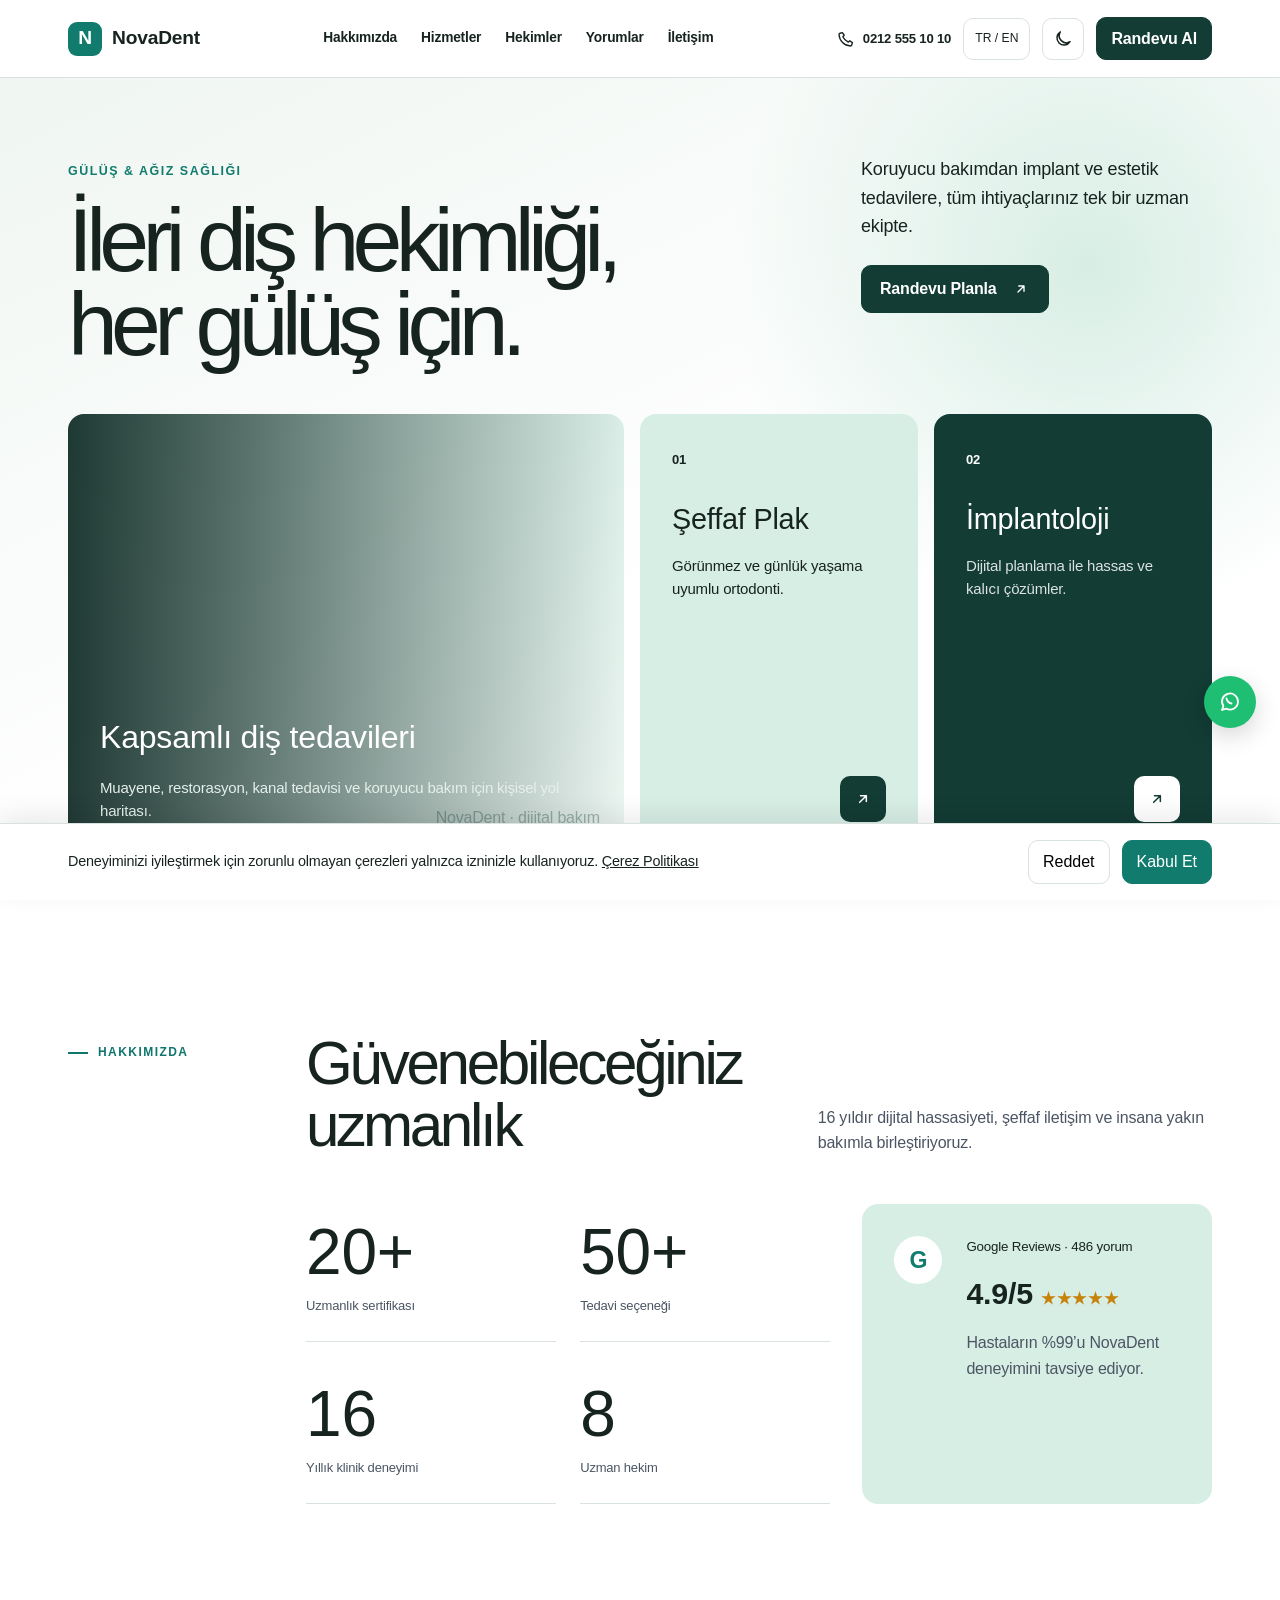
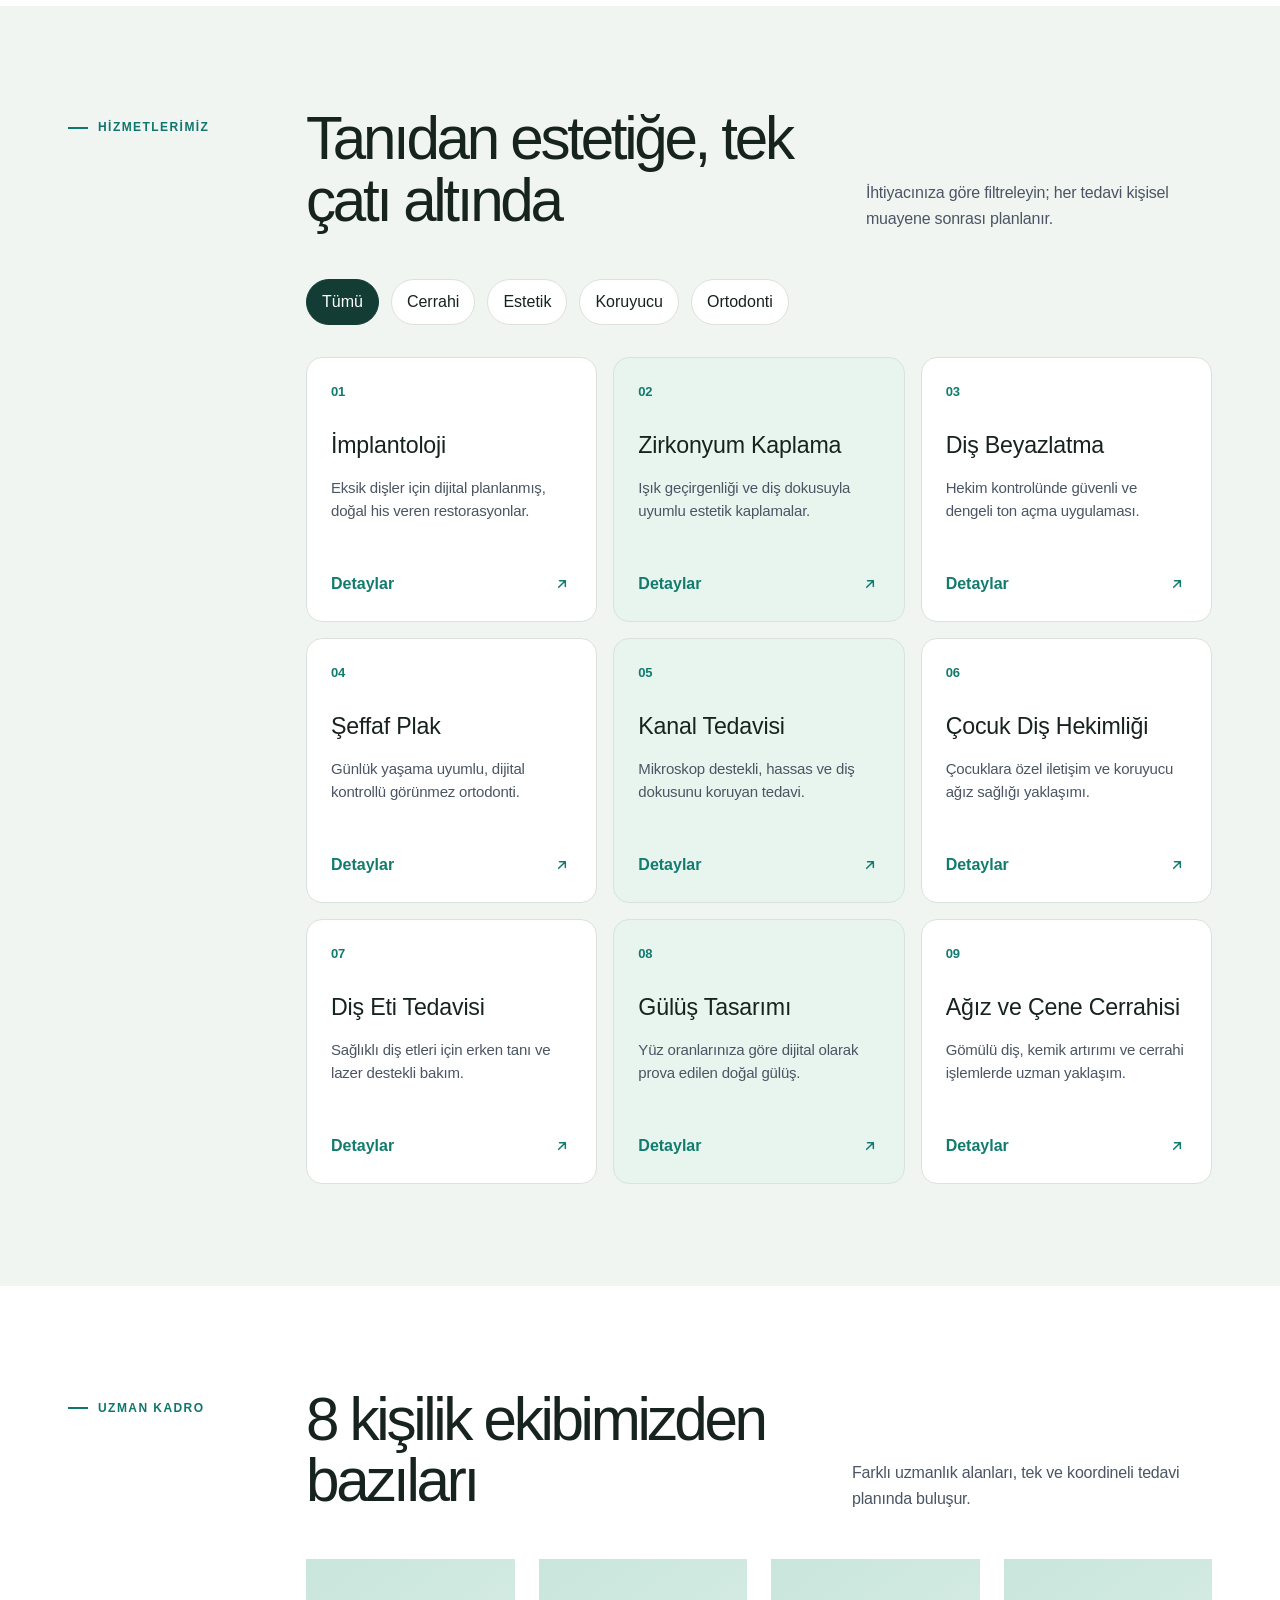
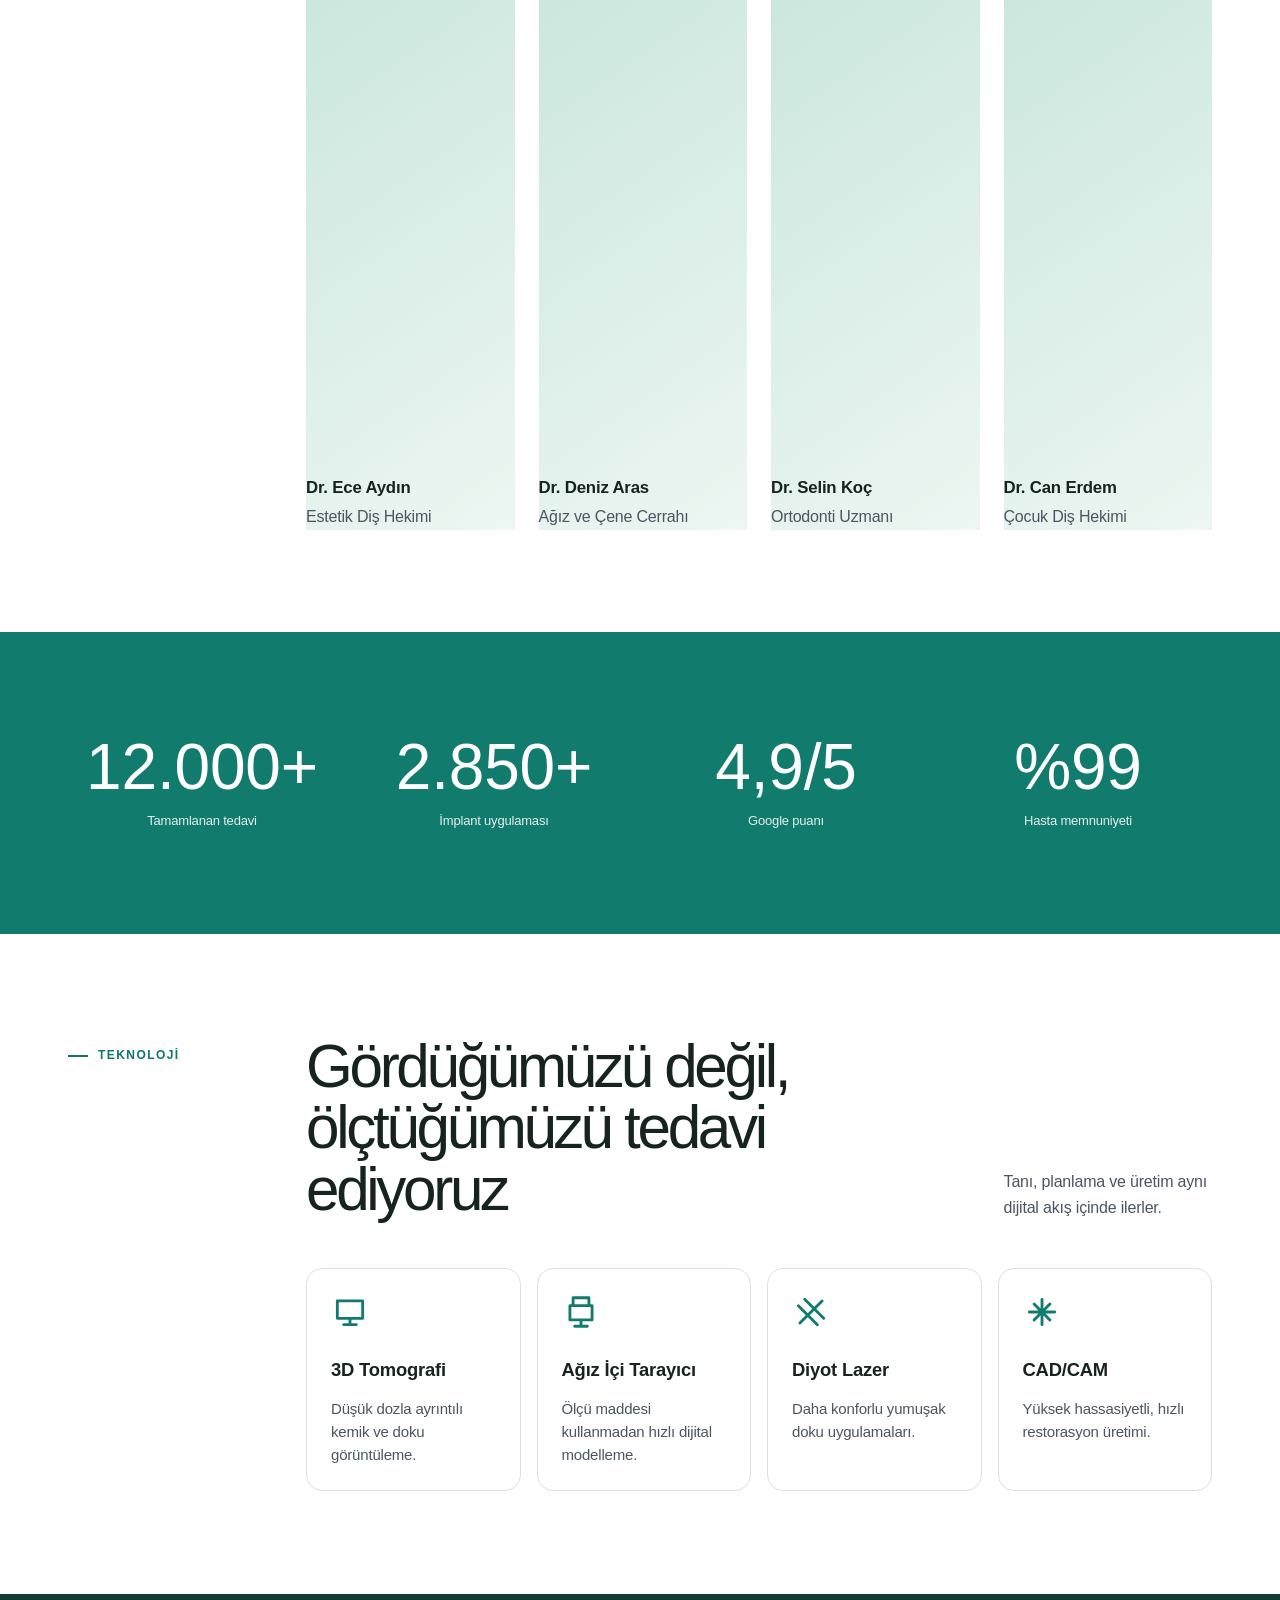
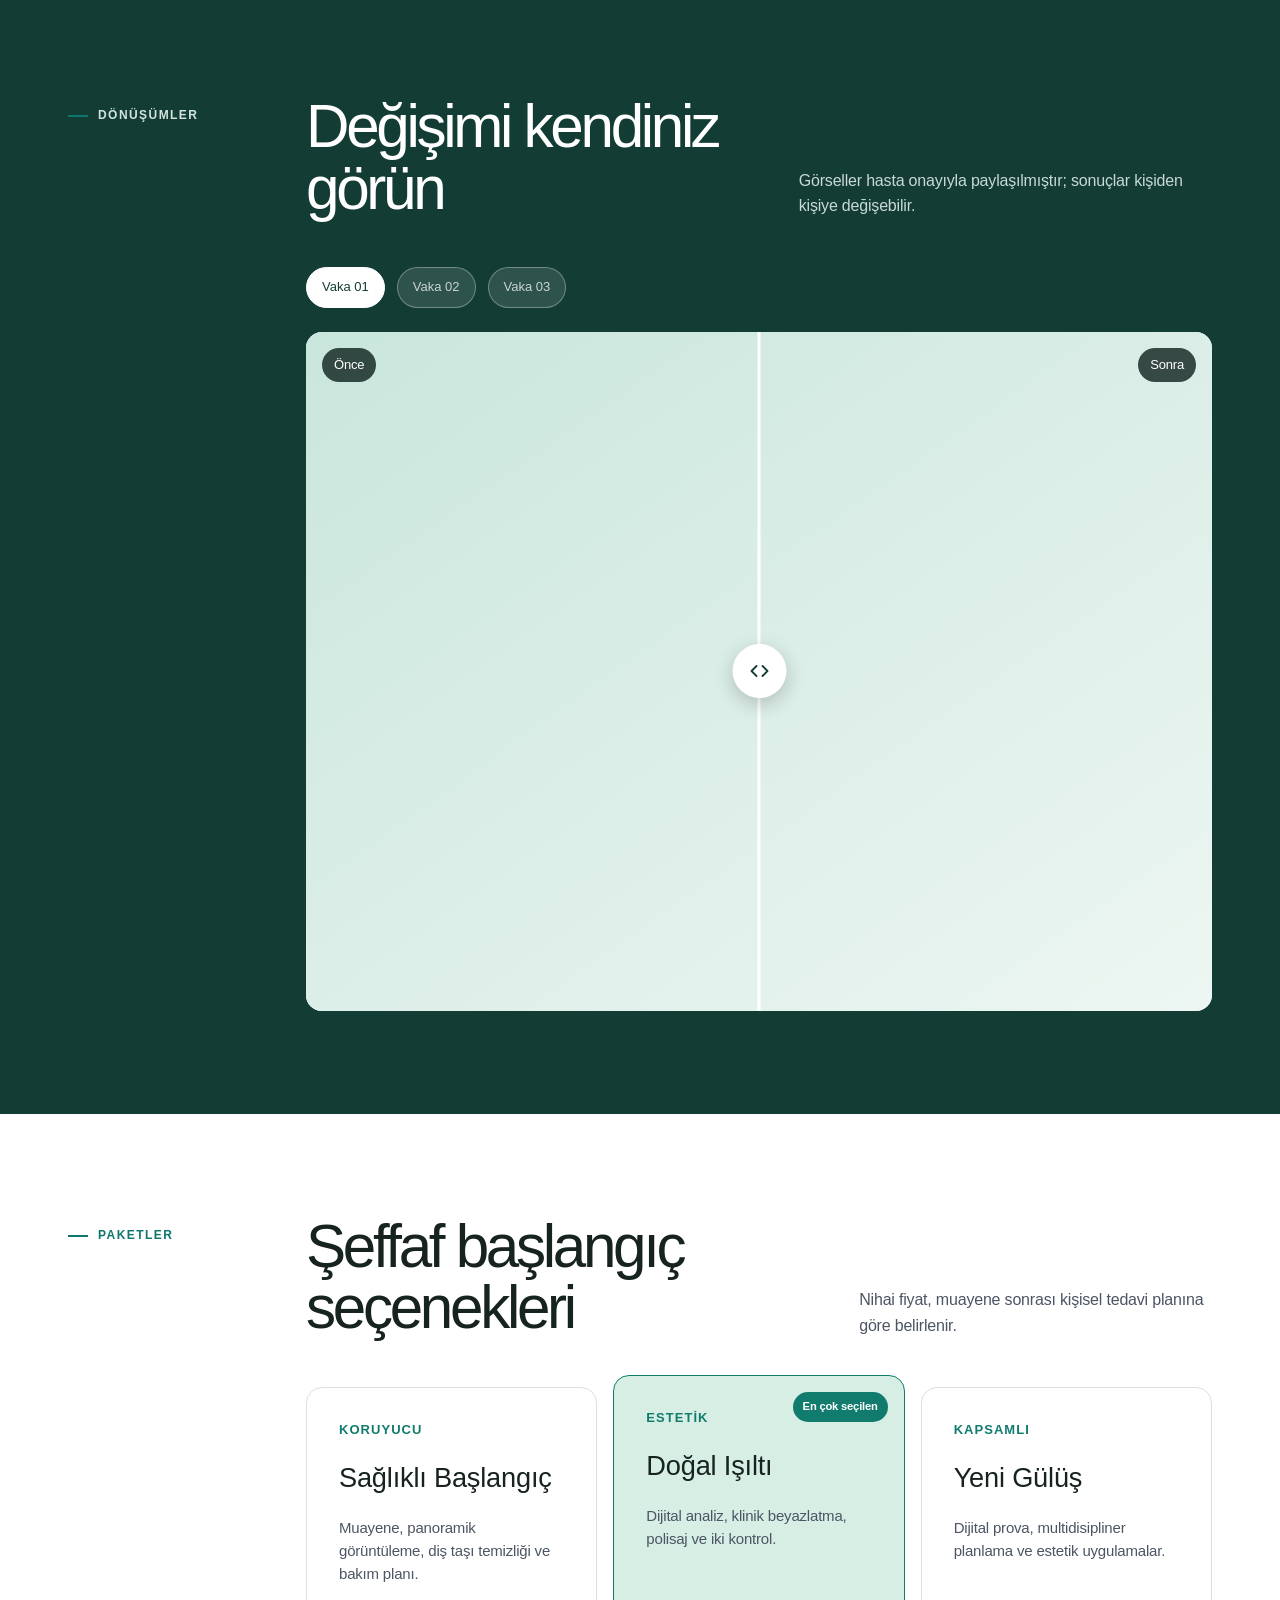
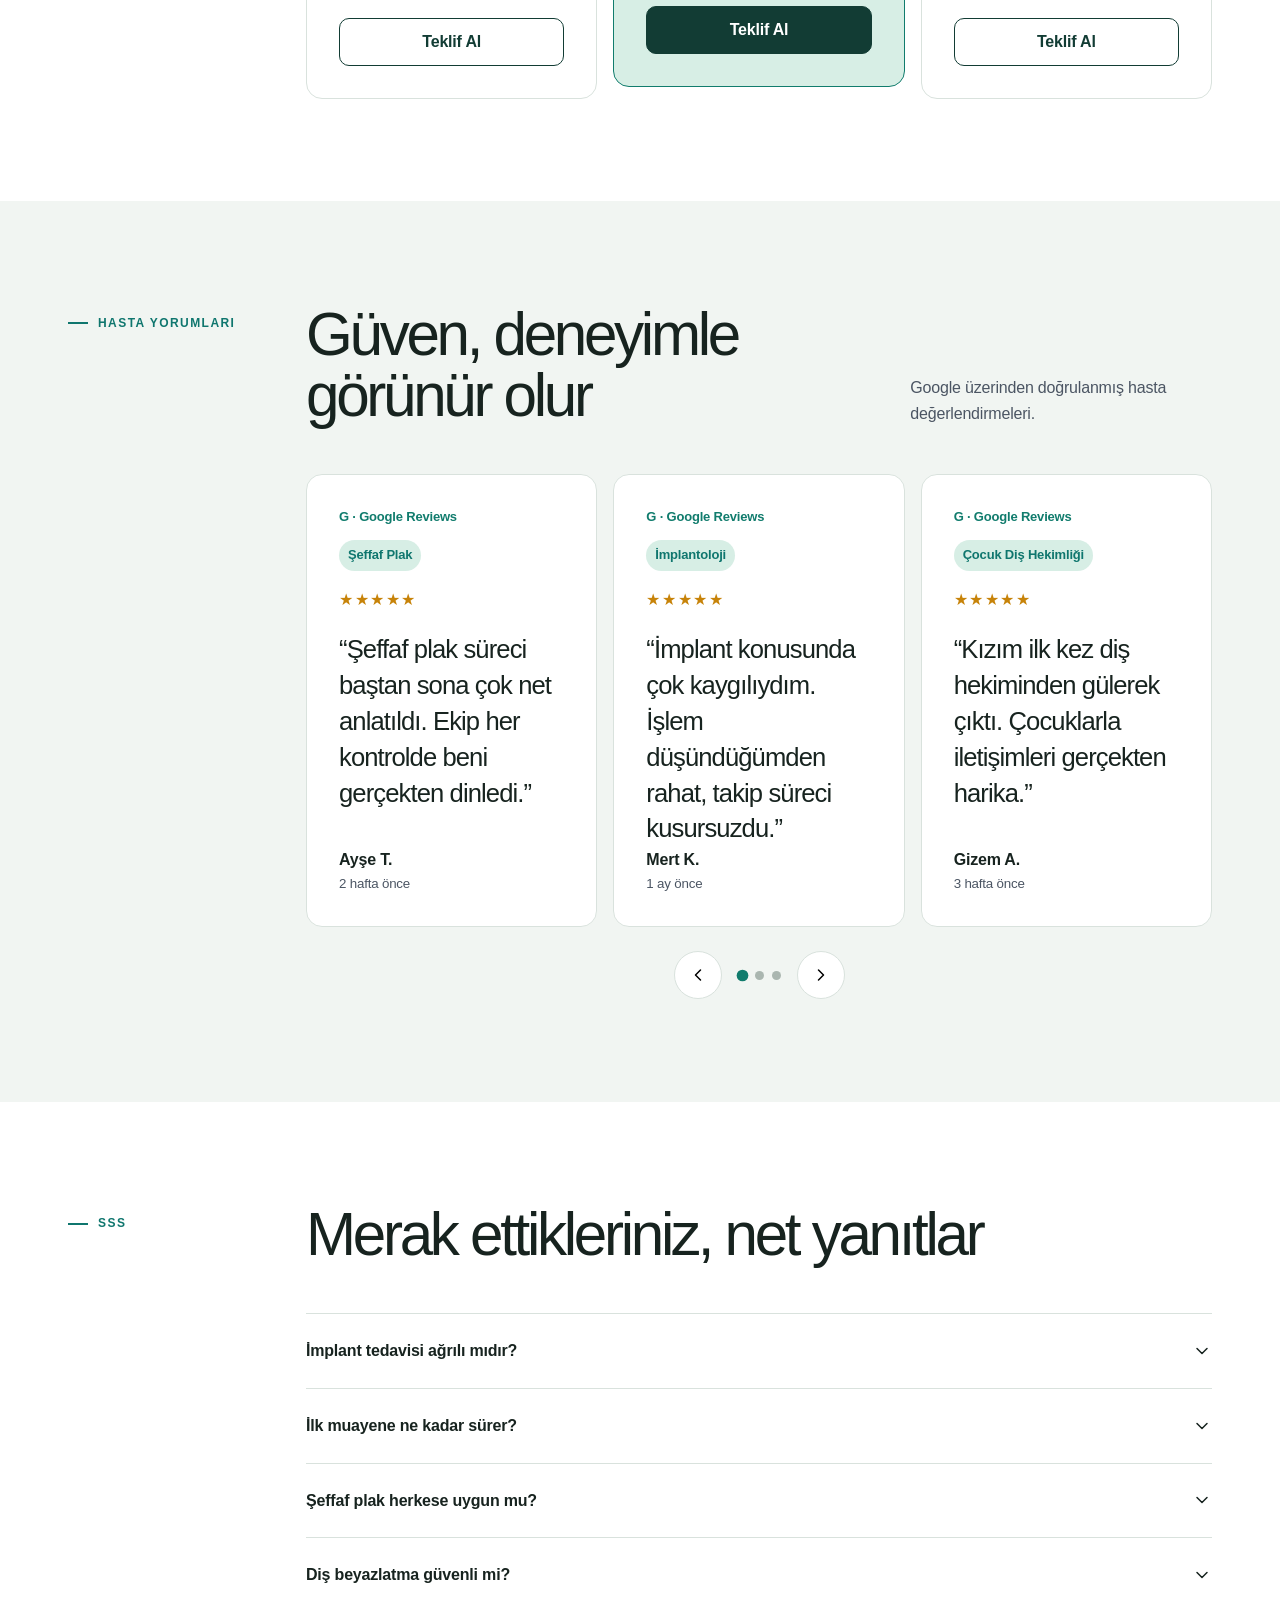
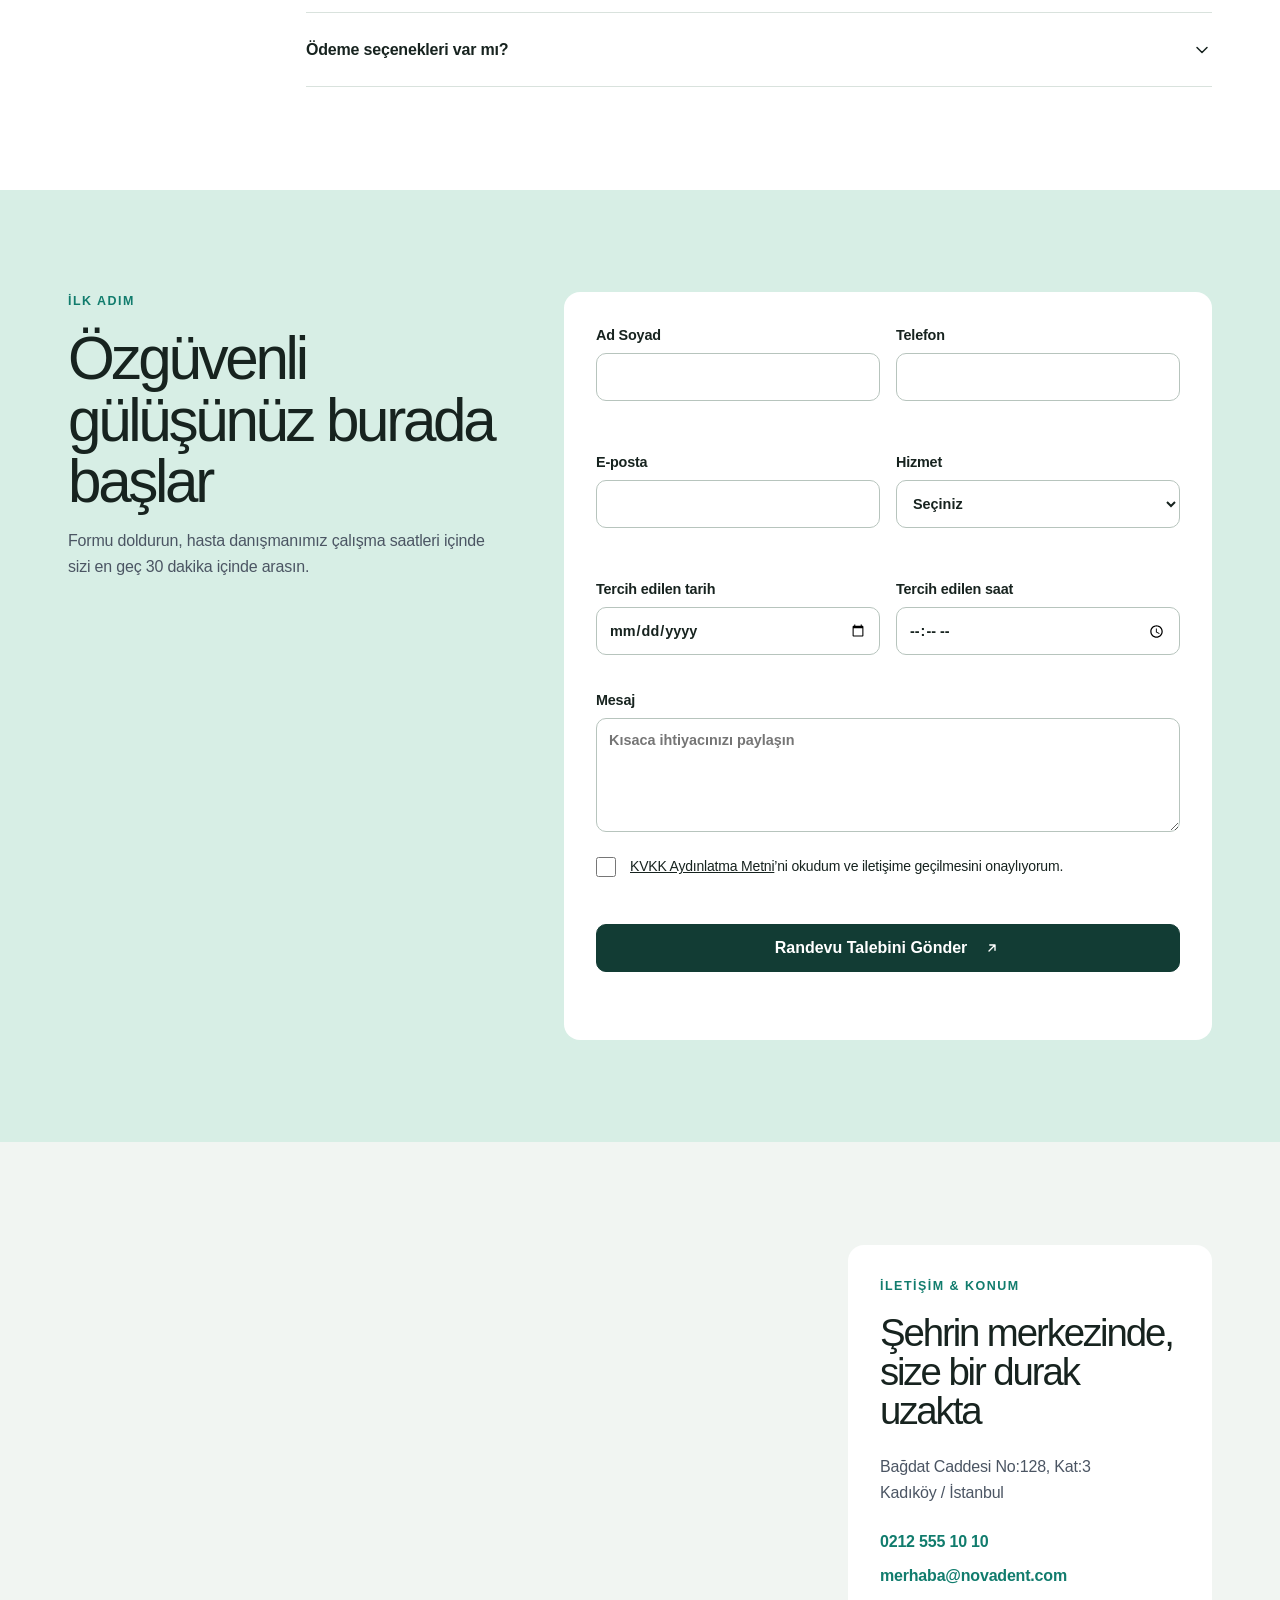
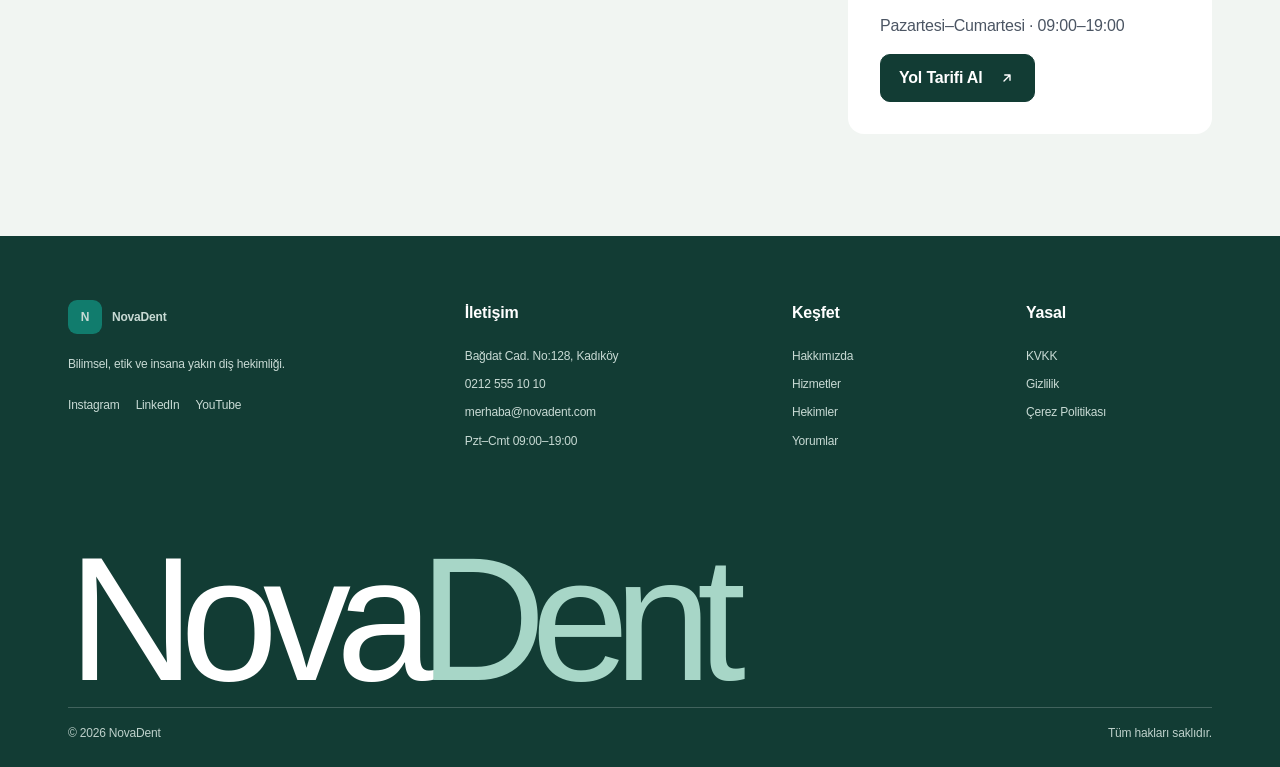
==== index.html @ 079ff8a3 "Add files via upload" ====
<!doctype html>
<html lang="tr" data-theme="light">
<head>
  <meta charset="utf-8">
  <meta name="viewport" content="width=device-width,initial-scale=1">
  <title>NovaDent İstanbul | Dijital Diş Kliniği</title>
  <meta name="description" content="Kadıköy NovaDent: implant, şeffaf plak, zirkonyum ve estetik gülüş tasarımı. Dijital tanı, şeffaf planlama, uzman ekip.">
  <meta name="theme-color" content="#123c34">
  <meta property="og:title" content="NovaDent | Gülüşünüz Burada Başlar">
  <meta property="og:description" content="Modern teknoloji ve insana yakın diş hekimliği.">
  <meta property="og:type" content="website">
  <meta property="og:image" content="https://images.unsplash.com/photo-1606811971618-4486d14f3f99?auto=format&fit=crop&w=1200&q=82&fm=webp">
  <meta name="twitter:card" content="summary_large_image">
  <link rel="stylesheet" href="style.css">
  <script type="application/ld+json">{"@context":"https://schema.org","@type":["Dentist","LocalBusiness"],"name":"NovaDent Ağız ve Diş Sağlığı Polikliniği","telephone":"+90 212 555 10 10","address":{"@type":"PostalAddress","streetAddress":"Bağdat Caddesi No:128","addressLocality":"Kadıköy","addressRegion":"İstanbul","addressCountry":"TR"},"openingHours":"Mo-Sa 09:00-19:00","aggregateRating":{"@type":"AggregateRating","ratingValue":"4.9","reviewCount":"486"}}</script>
</head>
<body>
<a class="skip-link" href="#main">İçeriğe geç</a>

<!-- FIX: full-bleed sticky navbar; all content follows one container line -->
<header class="site-header" id="siteHeader">
  <div class="container nav-inner">
    <a class="brand" href="#hero" aria-label="NovaDent ana sayfa"><span class="brand-mark">N</span><span>NovaDent</span></a>
    <nav id="mainNav" aria-label="Ana menü">
      <a href="#about">Hakkımızda</a><a href="#services">Hizmetler</a><a href="#doctors">Hekimler</a><a href="#reviews">Yorumlar</a><a href="#contact">İletişim</a>
    </nav>
    <div class="nav-tools">
      <a class="phone-link" href="tel:+902125551010" aria-label="NovaDent'i ara">
        <svg aria-hidden="true" viewBox="0 0 24 24"><path d="M7.2 3.5 9.6 7l-1.8 2a15 15 0 0 0 7.2 7.2l2-1.8 3.5 2.4-.8 3.2c-.2.8-.9 1.3-1.7 1.3C9.6 20.8 3.2 14.4 2.7 6c0-.8.5-1.5 1.3-1.7l3.2-.8Z"/></svg>
        <span>0212 555 10 10</span>
      </a>
      <button class="lang-toggle" type="button" aria-label="Dili İngilizce yap">TR / EN</button>
      <button class="theme-toggle" type="button" aria-label="Koyu temayı aç"><svg aria-hidden="true" viewBox="0 0 24 24"><path d="M20.5 15.2A8.5 8.5 0 0 1 8.8 3.5 8.5 8.5 0 1 0 20.5 15.2Z"/></svg></button>
      <a class="button button-sm" href="#appointment">Randevu Al</a>
    </div>
    <button class="menu-toggle" type="button" aria-controls="mainNav" aria-expanded="false" aria-label="Menüyü aç"><span></span><span></span><span></span></button>
  </div>
</header>

<main id="main">
  <!-- FIX: hero full-bleed; rotated labels replaced with horizontal cards -->
  <!-- FIX-2: compact, baseline-aligned hero -->
  <section class="hero section" id="hero">
    <div class="container">
      <div class="hero-heading reveal">
        <div><span class="eyebrow">Gülüş & Ağız Sağlığı</span><h1>İleri diş hekimliği,<br>her gülüş için.</h1></div>
        <div class="hero-intro"><p>Koruyucu bakımdan implant ve estetik tedavilere, tüm ihtiyaçlarınız tek bir uzman ekipte.</p><a class="button" href="#appointment">Randevu Planla<svg aria-hidden="true" viewBox="0 0 24 24"><path d="m8 16 8-8M9 8h7v7"/></svg></a></div>
      </div>
      <div class="hero-grid reveal">
        <article class="hero-feature media-card">
          <img loading="lazy" src="https://images.unsplash.com/photo-1550831107-1553da8c8464?auto=format&fit=crop&w=1200&q=84&fm=webp" width="1200" height="800" alt="NovaDent kliniğinde gülümseyen diş hekimi" decoding="async">
          <div class="media-copy"><h2>Kapsamlı diş tedavileri</h2><p>Muayene, restorasyon, kanal tedavisi ve koruyucu bakım için kişisel yol haritası.</p></div>
        </article>
        <article class="hero-service mint-card"><div><span class="card-index">01</span><h2>Şeffaf Plak</h2><p>Görünmez ve günlük yaşama uyumlu ortodonti.</p></div><a href="#services" aria-label="Şeffaf plak hizmetini incele"><svg aria-hidden="true" viewBox="0 0 24 24"><path d="m8 16 8-8M9 8h7v7"/></svg></a></article>
        <article class="hero-service dark-card"><div><span class="card-index">02</span><h2>İmplantoloji</h2><p>Dijital planlama ile hassas ve kalıcı çözümler.</p></div><a href="#services" aria-label="İmplant hizmetini incele"><svg aria-hidden="true" viewBox="0 0 24 24"><path d="m8 16 8-8M9 8h7v7"/></svg></a></article>
      </div>
    </div>
  </section>

  <!-- FIX: section labels share the same grid and vertical rhythm -->
  <section class="section" id="about"><div class="container section-grid">
    <div class="section-label"><span class="dot" aria-hidden="true"></span>Hakkımızda</div>
    <div class="section-content"><div class="section-heading reveal"><h2>Güvenebileceğiniz uzmanlık</h2><p>16 yıldır dijital hassasiyeti, şeffaf iletişim ve insana yakın bakımla birleştiriyoruz.</p></div>
      <div class="about-layout">
        <div class="credential-grid">
          <div><strong>20+</strong><span>Uzmanlık sertifikası</span></div><div><strong>50+</strong><span>Tedavi seçeneği</span></div><div><strong>16</strong><span>Yıllık klinik deneyimi</span></div><div><strong>8</strong><span>Uzman hekim</span></div>
        </div>
        <!-- FIX: satisfaction metrics consolidated into one trust block -->
        <article class="trust-card"><span class="google-mark">G</span><div><small>Google Reviews · 486 yorum</small><strong>4.9/5 <span>★★★★★</span></strong><p>Hastaların %99’u NovaDent deneyimini tavsiye ediyor.</p></div></article>
      </div>
    </div>
  </div></section>

  <!-- FIX: service chips are real accessible filters -->
  <section class="section section-soft" id="services"><div class="container section-grid">
    <div class="section-label"><span class="dot" aria-hidden="true"></span>Hizmetlerimiz</div>
    <div class="section-content"><div class="section-heading reveal"><h2>Tanıdan estetiğe, tek çatı altında</h2><p>İhtiyacınıza göre filtreleyin; her tedavi kişisel muayene sonrası planlanır.</p></div>
      <div class="filter-bar" role="group" aria-label="Hizmet kategorisi">
        <button type="button" class="active" data-filter="all" aria-pressed="true">Tümü</button><button type="button" data-filter="surgical" aria-pressed="false">Cerrahi</button><button type="button" data-filter="esthetic" aria-pressed="false">Estetik</button><button type="button" data-filter="protective" aria-pressed="false">Koruyucu</button><button type="button" data-filter="orthodontic" aria-pressed="false">Ortodonti</button>
      </div>
      <div class="service-grid" id="serviceGrid">
        <article class="service-card" data-category="surgical"><span>01</span><h3>İmplantoloji</h3><p>Eksik dişler için dijital planlanmış, doğal his veren restorasyonlar.</p><button type="button" data-modal="İmplantoloji" aria-label="İmplantoloji detayları">Detaylar <svg aria-hidden="true" viewBox="0 0 24 24"><path d="m8 16 8-8M9 8h7v7"/></svg></button></article>
        <article class="service-card mint" data-category="esthetic"><span>02</span><h3>Zirkonyum Kaplama</h3><p>Işık geçirgenliği ve diş dokusuyla uyumlu estetik kaplamalar.</p><button type="button" data-modal="Zirkonyum Kaplama" aria-label="Zirkonyum detayları">Detaylar <svg aria-hidden="true" viewBox="0 0 24 24"><path d="m8 16 8-8M9 8h7v7"/></svg></button></article>
        <article class="service-card" data-category="esthetic"><span>03</span><h3>Diş Beyazlatma</h3><p>Hekim kontrolünde güvenli ve dengeli ton açma uygulaması.</p><button type="button" data-modal="Diş Beyazlatma" aria-label="Beyazlatma detayları">Detaylar <svg aria-hidden="true" viewBox="0 0 24 24"><path d="m8 16 8-8M9 8h7v7"/></svg></button></article>
        <article class="service-card" data-category="orthodontic"><span>04</span><h3>Şeffaf Plak</h3><p>Günlük yaşama uyumlu, dijital kontrollü görünmez ortodonti.</p><button type="button" data-modal="Şeffaf Plak" aria-label="Şeffaf plak detayları">Detaylar <svg aria-hidden="true" viewBox="0 0 24 24"><path d="m8 16 8-8M9 8h7v7"/></svg></button></article>
        <article class="service-card mint" data-category="protective"><span>05</span><h3>Kanal Tedavisi</h3><p>Mikroskop destekli, hassas ve diş dokusunu koruyan tedavi.</p><button type="button" data-modal="Kanal Tedavisi" aria-label="Kanal tedavisi detayları">Detaylar <svg aria-hidden="true" viewBox="0 0 24 24"><path d="m8 16 8-8M9 8h7v7"/></svg></button></article>
        <article class="service-card" data-category="protective"><span>06</span><h3>Çocuk Diş Hekimliği</h3><p>Çocuklara özel iletişim ve koruyucu ağız sağlığı yaklaşımı.</p><button type="button" data-modal="Çocuk Diş Hekimliği" aria-label="Çocuk diş detayları">Detaylar <svg aria-hidden="true" viewBox="0 0 24 24"><path d="m8 16 8-8M9 8h7v7"/></svg></button></article>
        <article class="service-card" data-category="protective"><span>07</span><h3>Diş Eti Tedavisi</h3><p>Sağlıklı diş etleri için erken tanı ve lazer destekli bakım.</p><button type="button" data-modal="Diş Eti Tedavisi" aria-label="Diş eti detayları">Detaylar <svg aria-hidden="true" viewBox="0 0 24 24"><path d="m8 16 8-8M9 8h7v7"/></svg></button></article>
        <article class="service-card mint" data-category="esthetic"><span>08</span><h3>Gülüş Tasarımı</h3><p>Yüz oranlarınıza göre dijital olarak prova edilen doğal gülüş.</p><button type="button" data-modal="Gülüş Tasarımı" aria-label="Gülüş tasarımı detayları">Detaylar <svg aria-hidden="true" viewBox="0 0 24 24"><path d="m8 16 8-8M9 8h7v7"/></svg></button></article>
        <!-- FIX-2: ninth service completes the 3×3 grid -->
        <article class="service-card" data-category="surgical"><span>09</span><h3>Ağız ve Çene Cerrahisi</h3><p>Gömülü diş, kemik artırımı ve cerrahi işlemlerde uzman yaklaşım.</p><button type="button" data-modal="Ağız ve Çene Cerrahisi" aria-label="Ağız ve çene cerrahisi detayları">Detaylar <svg aria-hidden="true" viewBox="0 0 24 24"><path d="m8 16 8-8M9 8h7v7"/></svg></button></article>
      </div>
    </div>
  </div></section>

  <!-- FIX: consistent team data — 4 of the 8 doctors are shown -->
  <section class="section" id="doctors"><div class="container section-grid">
    <div class="section-label"><span class="dot" aria-hidden="true"></span>Uzman Kadro</div>
    <div class="section-content"><div class="section-heading reveal"><h2>8 kişilik ekibimizden bazıları</h2><p>Farklı uzmanlık alanları, tek ve koordineli tedavi planında buluşur.</p></div>
      <div class="doctor-grid"><article><img src="https://images.unsplash.com/photo-1559839734-2b71ea197ec2?auto=format&fit=crop&w=500&q=82&fm=webp" width="500" height="500" loading="lazy" decoding="async" alt="Dr. Ece Aydın portresi"><h3>Dr. Ece Aydın</h3><p>Estetik Diş Hekimi</p></article><article><img src="https://images.unsplash.com/photo-1612349317150-e413f6a5b16d?auto=format&fit=crop&w=500&q=82&fm=webp" width="500" height="500" loading="lazy" decoding="async" alt="Dr. Deniz Aras portresi"><h3>Dr. Deniz Aras</h3><p>Ağız ve Çene Cerrahı</p></article><article><img src="https://images.unsplash.com/photo-1594824476967-48c8b964273f?auto=format&fit=crop&w=500&q=82&fm=webp" width="500" height="500" loading="lazy" decoding="async" alt="Dr. Selin Koç portresi"><h3>Dr. Selin Koç</h3><p>Ortodonti Uzmanı</p></article><article><img src="https://images.unsplash.com/photo-1622253692010-333f2da6031d?auto=format&fit=crop&w=500&q=82&fm=webp" width="500" height="500" loading="lazy" decoding="async" alt="Dr. Can Erdem portresi"><h3>Dr. Can Erdem</h3><p>Çocuk Diş Hekimi</p></article></div>
    </div>
  </div></section>

  <!-- FIX: 12,000+ appears only once -->
  <!-- FIX-2: green-band metrics are unique and do not repeat About data -->
  <section class="stats-band section"><div class="container stats-grid"><div><strong data-count="12000" data-suffix="+">0</strong><span>Tamamlanan tedavi</span></div><div><strong data-count="2850" data-suffix="+">0</strong><span>İmplant uygulaması</span></div><div><strong data-count="4.9" data-suffix="/5">0</strong><span>Google puanı</span></div><div><strong data-count="99" data-prefix="%">0</strong><span>Hasta memnuniyeti</span></div></div></section>

  <!-- FIX: technology section restored -->
  <section class="section" id="technology"><div class="container section-grid"><div class="section-label"><span class="dot" aria-hidden="true"></span>Teknoloji</div><div class="section-content"><div class="section-heading reveal"><h2>Gördüğümüzü değil, ölçtüğümüzü tedavi ediyoruz</h2><p>Tanı, planlama ve üretim aynı dijital akış içinde ilerler.</p></div><div class="technology-grid"><article><svg aria-hidden="true" viewBox="0 0 24 24"><path d="M4 5h16v11H4zM8 20h8M12 16v4"/></svg><h3>3D Tomografi</h3><p>Düşük dozla ayrıntılı kemik ve doku görüntüleme.</p></article><article><svg aria-hidden="true" viewBox="0 0 24 24"><path d="M7 3h10v5H7zM5 8h14v9H5zM8 21h8M12 17v4"/></svg><h3>Ağız İçi Tarayıcı</h3><p>Ölçü maddesi kullanmadan hızlı dijital modelleme.</p></article><article><svg aria-hidden="true" viewBox="0 0 24 24"><path d="m5 19 14-14M8 4l12 12M4 8l12 12"/></svg><h3>Diyot Lazer</h3><p>Daha konforlu yumuşak doku uygulamaları.</p></article><article><svg aria-hidden="true" viewBox="0 0 24 24"><path d="M4 12h16M12 4v16M7 7l10 10M17 7 7 17"/></svg><h3>CAD/CAM</h3><p>Yüksek hassasiyetli, hızlı restorasyon üretimi.</p></article></div></div></div></section>

  <!-- FIX: before/after rebuilt with 3 cases, pointer + keyboard support -->
  <section class="section section-deep" id="results"><div class="container section-grid"><div class="section-label light"><span class="dot" aria-hidden="true"></span>Dönüşümler</div><div class="section-content"><div class="section-heading light"><h2>Değişimi kendiniz görün</h2><p>Görseller hasta onayıyla paylaşılmıştır; sonuçlar kişiden kişiye değişebilir.</p></div><div class="case-tabs" role="tablist" aria-label="Dönüşüm vakaları"><button role="tab" aria-selected="true" data-case="0">Vaka 01</button><button role="tab" aria-selected="false" data-case="1">Vaka 02</button><button role="tab" aria-selected="false" data-case="2">Vaka 03</button></div><!-- FIX-2: three real before/after image pairs remain in the DOM -->
<div class="compare" id="compare" style="--position:50%">
  <div class="case-pair active" data-case-panel="0">
    <img class="compare-after" src="https://images.unsplash.com/photo-1606265752439-1f18756aa376?auto=format&fit=crop&w=800&h=600&q=82&fm=webp" width="800" height="600" loading="lazy" decoding="async" alt="Gülüş tasarımı sonrası doğal diş görünümü" data-fallback="assets/case-1-after.webp">
    <div class="compare-before"><img src="https://images.unsplash.com/photo-1606265752665-f0b19eadd8e5?auto=format&fit=crop&w=800&h=600&q=82&fm=webp" width="800" height="600" loading="lazy" decoding="async" alt="Gülüş tasarımı öncesi diş görünümü" data-fallback="assets/case-1-before.webp"></div>
  </div>
  <div class="case-pair" data-case-panel="1">
    <img class="compare-after" src="https://images.unsplash.com/photo-1606811841689-23dfddce3e95?auto=format&fit=crop&w=800&h=600&q=82&fm=webp" width="800" height="600" loading="lazy" decoding="async" alt="Ortodonti tedavisi sonrası hizalanmış gülüş" data-fallback="assets/case-2-after.webp">
    <div class="compare-before"><img src="https://images.unsplash.com/photo-1609840114035-3c981b782dfe?auto=format&fit=crop&w=800&h=600&q=82&fm=webp" width="800" height="600" loading="lazy" decoding="async" alt="Ortodonti tedavisi öncesi diş görünümü" data-fallback="assets/case-2-before.webp"></div>
  </div>
  <div class="case-pair" data-case-panel="2">
    <img class="compare-after" src="https://images.unsplash.com/photo-1581585099402-5b7a5c2557b8?auto=format&fit=crop&w=800&h=600&q=82&fm=webp" width="800" height="600" loading="lazy" decoding="async" alt="Beyazlatma uygulaması sonrası gülüş" data-fallback="assets/case-3-after.webp">
    <div class="compare-before"><img src="https://images.unsplash.com/photo-1606811971618-4486d14f3f99?auto=format&fit=crop&w=800&h=600&q=82&fm=webp" width="800" height="600" loading="lazy" decoding="async" alt="Beyazlatma uygulaması öncesi gülüş" data-fallback="assets/case-3-before.webp"></div>
  </div>
  <span class="compare-label before-label">Önce</span><span class="compare-label after-label">Sonra</span>
  <button class="compare-handle" id="compareHandle" type="button" role="slider" aria-label="Önce ve sonra karşılaştırması" aria-valuemin="0" aria-valuemax="100" aria-valuenow="50"><svg aria-hidden="true" viewBox="0 0 24 24"><path d="m9 7-5 5 5 5M15 7l5 5-5 5"/></svg></button>
</div></div></div></section>

  <!-- FIX: pricing section restored -->
  <section class="section" id="pricing"><div class="container section-grid"><div class="section-label"><span class="dot" aria-hidden="true"></span>Paketler</div><div class="section-content"><div class="section-heading"><h2>Şeffaf başlangıç seçenekleri</h2><p>Nihai fiyat, muayene sonrası kişisel tedavi planına göre belirlenir.</p></div><div class="pricing-grid"><article><span>Koruyucu</span><h3>Sağlıklı Başlangıç</h3><p>Muayene, panoramik görüntüleme, diş taşı temizliği ve bakım planı.</p><a class="button button-outline" href="#appointment">Teklif Al</a></article><article class="popular"><b>En çok seçilen</b><span>Estetik</span><h3>Doğal Işıltı</h3><p>Dijital analiz, klinik beyazlatma, polisaj ve iki kontrol.</p><a class="button" href="#appointment">Teklif Al</a></article><article><span>Kapsamlı</span><h3>Yeni Gülüş</h3><p>Dijital prova, multidisipliner planlama ve estetik uygulamalar.</p><a class="button button-outline" href="#appointment">Teklif Al</a></article></div></div></div></section>

  <!-- FIX: 5-review accessible carousel with dots and swipe -->
  <!-- FIX-2: responsive three/two/one-card review carousel -->
  <section class="section section-soft" id="reviews"><div class="container section-grid"><div class="section-label"><span class="dot" aria-hidden="true"></span>Hasta Yorumları</div><div class="section-content"><div class="section-heading"><h2>Güven, deneyimle görünür olur</h2><p>Google üzerinden doğrulanmış hasta değerlendirmeleri.</p></div><div class="review-carousel" id="reviewCarousel" aria-roledescription="carousel"><div class="review-track" aria-live="polite"><article class="review active"><span class="review-source">G · Google Reviews</span><span class="review-service">Şeffaf Plak</span><div class="stars" aria-label="5 yıldız">★★★★★</div><blockquote>“Şeffaf plak süreci baştan sona çok net anlatıldı. Ekip her kontrolde beni gerçekten dinledi.”</blockquote><b>Ayşe T.</b><small>2 hafta önce</small></article><article class="review"><span class="review-source">G · Google Reviews</span><span class="review-service">İmplantoloji</span><div class="stars" aria-label="5 yıldız">★★★★★</div><blockquote>“İmplant konusunda çok kaygılıydım. İşlem düşündüğümden rahat, takip süreci kusursuzdu.”</blockquote><b>Mert K.</b><small>1 ay önce</small></article><article class="review"><span class="review-source">G · Google Reviews</span><span class="review-service">Çocuk Diş Hekimliği</span><div class="stars" aria-label="5 yıldız">★★★★★</div><blockquote>“Kızım ilk kez diş hekiminden gülerek çıktı. Çocuklarla iletişimleri gerçekten harika.”</blockquote><b>Gizem A.</b><small>3 hafta önce</small></article><article class="review"><span class="review-source">G · Google Reviews</span><span class="review-service">Zirkonyum Kaplama</span><div class="stars" aria-label="5 yıldız">★★★★★</div><blockquote>“Zirkonyumlarım çok doğal görünüyor. Fiyat ve süreç konusunda hiçbir sürpriz yaşamadım.”</blockquote><b>Deniz S.</b><small>2 ay önce</small></article><article class="review"><span class="review-source">G · Google Reviews</span><span class="review-service">Genel Muayene</span><div class="stars" aria-label="5 yıldız">★★★★★</div><blockquote>“Klinik çok temiz, randevular dakik ve bütün ekip son derece ilgili.”</blockquote><b>Emre Y.</b><small>1 hafta önce</small></article></div><div class="carousel-controls"><button id="prevReview" type="button" aria-label="Önceki yorumu göster"><svg aria-hidden="true" viewBox="0 0 24 24"><path d="m15 18-6-6 6-6"/></svg></button><div class="review-dots" aria-label="Yorum sayfaları"></div><button id="nextReview" type="button" aria-label="Sonraki yorumu göster"><svg aria-hidden="true" viewBox="0 0 24 24"><path d="m9 18 6-6-6-6"/></svg></button></div></div></div></div></section>

  <!-- FIX: consistent SVG chevrons and animated details -->
  <section class="section" id="faq"><div class="container section-grid"><div class="section-label"><span class="dot" aria-hidden="true"></span>SSS</div><div class="section-content"><div class="section-heading"><h2>Merak ettikleriniz, net yanıtlar</h2></div><div class="faq-list"><details><summary><span>İmplant tedavisi ağrılı mıdır?</span><svg aria-hidden="true" viewBox="0 0 24 24"><path d="m6 9 6 6 6-6"/></svg></summary><div><p>Lokal anestezi altında işlem sırasında ağrı hissedilmez. Sonraki hassasiyet kişisel önerilerle yönetilir.</p></div></details><details><summary><span>İlk muayene ne kadar sürer?</span><svg aria-hidden="true" viewBox="0 0 24 24"><path d="m6 9 6 6 6-6"/></svg></summary><div><p>Dijital tarama dahil ortalama 30–45 dakika sürer.</p></div></details><details><summary><span>Şeffaf plak herkese uygun mu?</span><svg aria-hidden="true" viewBox="0 0 24 24"><path d="m6 9 6 6 6-6"/></svg></summary><div><p>Uygunluk ortodonti uzmanı muayenesi ve ağız içi taramayla belirlenir.</p></div></details><details><summary><span>Diş beyazlatma güvenli mi?</span><svg aria-hidden="true" viewBox="0 0 24 24"><path d="m6 9 6 6 6-6"/></svg></summary><div><p>Hekim kontrolünde doğru ajan ve süreyle uygulandığında güvenlidir.</p></div></details><details><summary><span>Ödeme seçenekleri var mı?</span><svg aria-hidden="true" viewBox="0 0 24 24"><path d="m6 9 6 6 6-6"/></svg></summary><div><p>Tedavi planına göre anlaşmalı kartlara ödeme seçenekleri sunulur.</p></div></details></div></div></div></section>

  <!-- FIX: visible labels, complete fields, live validation -->
  <section class="section appointment-section" id="appointment"><div class="container appointment-grid"><div><span class="eyebrow">İlk Adım</span><h2>Özgüvenli gülüşünüz burada başlar</h2><p>Formu doldurun, hasta danışmanımız çalışma saatleri içinde sizi en geç 30 dakika içinde arasın.</p></div><form id="appointmentForm" novalidate aria-describedby="formStatus"><div class="form-grid"><label>Ad Soyad<input name="name" autocomplete="name" required minlength="3" aria-describedby="nameError"><small id="nameError"></small></label><label>Telefon<input name="phone" autocomplete="tel" inputmode="tel" required pattern="[0-9+ ()-]{10,}" aria-describedby="phoneError"><small id="phoneError"></small></label><label>E-posta<input name="email" type="email" autocomplete="email" required aria-describedby="emailError"><small id="emailError"></small></label><label>Hizmet<select name="service" required aria-describedby="serviceError"><option value="">Seçiniz</option><option>İmplantoloji</option><option>Şeffaf Plak</option><option>Zirkonyum</option><option>Gülüş Tasarımı</option><option>Genel Muayene</option></select><small id="serviceError"></small></label><label>Tercih edilen tarih<input name="date" type="date" required aria-describedby="dateError"><small id="dateError"></small></label><label>Tercih edilen saat<input name="time" type="time" min="09:00" max="19:00" required aria-describedby="timeError"><small id="timeError"></small></label></div><label>Mesaj<textarea name="message" rows="4" placeholder="Kısaca ihtiyacınızı paylaşın"></textarea></label><label class="kvkk"><input name="consent" type="checkbox" required aria-describedby="consentError"><span><a href="#">KVKK Aydınlatma Metni</a>’ni okudum ve iletişime geçilmesini onaylıyorum.</span><small id="consentError"></small></label><button class="button submit-button" type="submit">Randevu Talebini Gönder<svg aria-hidden="true" viewBox="0 0 24 24"><path d="m8 16 8-8M9 8h7v7"/></svg></button><p id="formStatus" class="form-status" aria-live="polite"></p></form></div></section>

  <!-- FIX: responsive map and directions CTA -->
  <section class="section contact-section" id="contact"><div class="container"><div class="contact-grid"><div class="map-wrap"><iframe title="NovaDent Kadıköy konumu" loading="lazy" referrerpolicy="no-referrer-when-downgrade" src="https://www.google.com/maps?q=Bagdat%20Caddesi%20Kadikoy&output=embed"></iframe></div><div class="contact-card"><span class="eyebrow">İletişim & Konum</span><h2>Şehrin merkezinde, size bir durak uzakta</h2><address>Bağdat Caddesi No:128, Kat:3<br>Kadıköy / İstanbul</address><a href="tel:+902125551010">0212 555 10 10</a><a href="mailto:merhaba@novadent.com">merhaba@novadent.com</a><p>Pazartesi–Cumartesi · 09:00–19:00</p><a class="button" href="https://maps.google.com/?q=Bagdat+Caddesi+Kadikoy" target="_blank" rel="noopener">Yol Tarifi Al<svg aria-hidden="true" viewBox="0 0 24 24"><path d="m8 16 8-8M9 8h7v7"/></svg></a></div></div></div></section>
</main>

<!-- FIX: full-bleed footer, no duplicate contact strip, contained wordmark -->
<footer class="site-footer"><div class="container"><div class="footer-grid"><div><a class="brand footer-brand" href="#hero"><span class="brand-mark">N</span><span>NovaDent</span></a><p>Bilimsel, etik ve insana yakın diş hekimliği.</p><div class="socials"><a href="#" aria-label="NovaDent Instagram">Instagram</a><a href="#" aria-label="NovaDent LinkedIn">LinkedIn</a><a href="#" aria-label="NovaDent YouTube">YouTube</a></div></div><div><b>İletişim</b><span>Bağdat Cad. No:128, Kadıköy</span><a href="tel:+902125551010">0212 555 10 10</a><a href="mailto:merhaba@novadent.com">merhaba@novadent.com</a><span>Pzt–Cmt 09:00–19:00</span></div><div><b>Keşfet</b><a href="#about">Hakkımızda</a><a href="#services">Hizmetler</a><a href="#doctors">Hekimler</a><a href="#reviews">Yorumlar</a></div><div><b>Yasal</b><a href="#">KVKK</a><a href="#">Gizlilik</a><a href="#">Çerez Politikası</a></div></div><div class="footer-wordmark" aria-hidden="true">Nova<span>Dent</span></div><div class="footer-bottom"><span>© 2026 NovaDent</span><span>Tüm hakları saklıdır.</span></div></div></footer>

<!-- FIX: floating controls positioned by a defined z-index scale -->
<a class="whatsapp-float" href="https://wa.me/902125551010" aria-label="WhatsApp üzerinden yaz"><svg aria-hidden="true" viewBox="0 0 24 24"><path d="M20 11.6a8 8 0 0 1-11.8 7L4 20l1.4-4A8 8 0 1 1 20 11.6Z"/><path d="M8.5 8.5c.5 2.5 2.5 4.5 5 5"/></svg></a>
<button class="to-top" type="button" aria-label="Sayfanın başına dön"><svg aria-hidden="true" viewBox="0 0 24 24"><path d="m6 15 6-6 6 6"/></svg></button>
<nav class="mobile-action-bar" aria-label="Hızlı işlemler"><a href="tel:+902125551010">Ara</a><a href="https://maps.google.com/?q=Bagdat+Caddesi+Kadikoy">Yol Tarifi</a><a href="#appointment">Randevu</a></nav>

<!-- FIX: full-width cookie bar; stored preference prevents repeat display -->
<div class="cookie-bar" role="dialog" aria-label="Çerez tercihi"><div class="container cookie-inner"><p>Deneyiminizi iyileştirmek için zorunlu olmayan çerezleri yalnızca izninizle kullanıyoruz. <a href="#">Çerez Politikası</a></p><div><button class="cookie-reject" type="button">Reddet</button><button class="cookie-accept" type="button">Kabul Et</button></div></div></div>

<div class="modal" id="serviceModal" role="dialog" aria-modal="true" aria-labelledby="modalTitle" hidden><div class="modal-card"><button class="modal-close" type="button" aria-label="Pencereyi kapat"><svg aria-hidden="true" viewBox="0 0 24 24"><path d="M6 6l12 12M18 6 6 18"/></svg></button><span class="eyebrow">Tedavi Detayı</span><h2 id="modalTitle"></h2><p>Muayene sırasında ihtiyacınız dijital olarak değerlendirilir; seçenekler, süre ve bütçe şeffaf biçimde paylaşılır.</p><a class="button" href="#appointment">Randevu Planla</a></div></div>
<script src="script.js" defer></script>
</body></html>
---- style.css ----
/* NovaDent refactor — mint / deep green / Helvetica */
:root{
  --s1:8px;--s2:12px;--s3:16px;--s4:24px;--s5:32px;--s6:48px;--s7:64px;--s8:96px;--s9:128px;
  --ink:#17231f;--muted:#4b5563;--paper:#fff;--soft:#f1f5f2;--card:#fff;--line:#d9e2dd;--mint:#d7eee5;--mint-2:#e8f5ef;--teal:#117c6d;--deep:#123c34;--danger:#b42318;
  --r-sm:10px;--r-md:16px;--r-lg:24px;--z-float:80;--z-nav:90;--z-banner:100;--z-modal:200;
}
*{box-sizing:border-box}html,body{width:100%;margin:0;padding:0;background:var(--paper);overflow-x:hidden}html{scroll-behavior:smooth;scroll-padding-top:82px}body{color:var(--ink);font:400 16px/1.6 "Helvetica Neue",Helvetica,Arial,sans-serif;letter-spacing:-.012em}body.modal-open{overflow:hidden}img{display:block;max-width:100%;object-fit:cover}a{color:inherit;text-decoration:none}button,input,select,textarea{font:inherit}button{cursor:pointer}svg{display:block;width:20px;height:20px;fill:none;stroke:currentColor;stroke-width:1.8;stroke-linecap:round;stroke-linejoin:round}
/* FIX: visible keyboard focus */
*:focus-visible{outline:3px solid #d97706;outline-offset:3px}.skip-link{position:fixed;left:var(--s3);top:-80px;background:var(--deep);color:#fff;padding:var(--s2) var(--s3);z-index:300}.skip-link:focus{top:var(--s3)}
/* FIX: full-bleed layout with one alignment container */
.container{width:100%;max-width:1240px;margin-inline:auto;padding-inline:clamp(20px,5vw,48px)}.section{width:100%;padding-block:clamp(64px,8vw,120px)}.section-soft{background:var(--soft)}.section-deep{background:var(--deep);color:#fff}.section-grid{display:grid;grid-template-columns:190px minmax(0,1fr);gap:var(--s6)}.section-label{display:flex;align-items:center;align-self:start;gap:var(--s2);padding-top:10px;font-weight:700;font-size:.85rem;text-transform:uppercase;letter-spacing:.08em}.section-label.light{color:#d2e4dd}.dot{width:8px;height:8px;border-radius:50%;background:var(--teal)}.section-heading{display:flex;align-items:end;justify-content:space-between;gap:var(--s5);margin-bottom:var(--s6)}.section-heading h2,.appointment-grid h2,.contact-card h2{font-size:clamp(2.25rem,4.7vw,4.2rem);font-weight:400;line-height:1.02;letter-spacing:-.055em;margin:0;max-width:850px}.section-heading p{max-width:440px;margin:0;color:var(--muted)}.section-heading.light p{color:#c9d9d4}.eyebrow{display:block;color:var(--teal);font-weight:700;text-transform:uppercase;letter-spacing:.12em;font-size:.78rem;margin-bottom:var(--s3)}
.button{min-height:48px;display:inline-flex;align-items:center;justify-content:center;gap:var(--s3);padding:10px 18px;border:1px solid var(--deep);border-radius:var(--r-sm);background:var(--deep);color:#fff;font-weight:700}.button:hover{background:#0d3029}.button-sm{min-height:42px;padding:8px 14px}.button-outline{background:transparent;color:var(--deep)}.button-outline:hover{color:#fff}.button svg{width:18px;height:18px}
/* FIX: navbar is full-width and sticky */
.site-header{position:sticky;top:0;width:100%;height:78px;background:color-mix(in srgb,var(--paper) 94%,transparent);backdrop-filter:blur(14px);border-bottom:1px solid var(--line);z-index:var(--z-nav)}.nav-inner{height:100%;display:flex;align-items:center;gap:var(--s4)}.brand{display:flex;align-items:center;gap:10px;font-weight:800;font-size:1.2rem;margin-right:auto}.brand-mark{width:34px;height:34px;border-radius:9px;background:var(--teal);color:#fff;display:grid;place-items:center}.site-header nav{display:flex;gap:var(--s4)}.site-header nav a{font-size:.86rem;font-weight:650}.site-header nav a:hover,.site-header nav a.active{color:var(--teal)}.nav-tools{margin-left:auto;display:flex;align-items:center;gap:var(--s2)}.phone-link{display:flex;align-items:center;gap:8px;font-size:.82rem;font-weight:700}.phone-link svg{width:18px}.lang-toggle,.theme-toggle{min-height:42px;border:1px solid var(--line);border-radius:var(--r-sm);background:var(--card);color:var(--ink)}.lang-toggle{padding:0 11px;font-size:.76rem}.theme-toggle{width:42px;display:grid;place-items:center}.menu-toggle{display:none;width:44px;height:44px;border:0;background:transparent}.menu-toggle span{display:block;width:24px;height:2px;background:var(--ink);margin:5px auto}
/* FIX: hero has no card wrapper and uses readable horizontal labels */
.hero{background:radial-gradient(circle at 85% 22%,#d8eee5 0,transparent 28%),linear-gradient(155deg,#f0f6f2 0%,#fff 58%)}.hero-heading{display:grid;grid-template-columns:1.35fr .65fr;gap:var(--s7);align-items:end;margin-bottom:var(--s6)}.hero h1{font-size:clamp(3.1rem,7vw,6rem);line-height:.94;letter-spacing:-.075em;font-weight:400;margin:0}.hero-intro p{font-size:1.08rem;margin:0 0 var(--s4)}.hero-grid{display:grid;grid-template-columns:2fr 1fr 1fr;gap:var(--s3);min-height:440px}.hero-grid article{border-radius:var(--r-md);overflow:hidden;position:relative}.media-card img{width:100%;height:100%}.media-card:after{content:"";position:absolute;inset:0;background:linear-gradient(90deg,rgba(7,33,28,.88),rgba(7,33,28,.3) 65%,transparent)}.media-copy{position:absolute;z-index:2;left:var(--s5);bottom:var(--s5);color:#fff;max-width:480px}.media-copy h2{font-size:2rem;font-weight:400;margin:0 0 var(--s2)}.media-copy p{margin:0;color:#e5efeb}.hero-service{padding:var(--s5);display:flex;flex-direction:column;justify-content:space-between}.hero-service h2{font-size:1.8rem;font-weight:400;margin:var(--s4) 0 var(--s2)}.hero-service p{margin:0}.hero-service>a{align-self:flex-end;width:46px;height:46px;border-radius:10px;display:grid;place-items:center;background:var(--deep);color:#fff}.mint-card{background:var(--mint)}.dark-card{background:var(--deep);color:#fff}.dark-card>a{background:#fff;color:var(--deep)}.card-index{font-size:.8rem;font-weight:700}
.about-layout{display:grid;grid-template-columns:1.2fr .8fr;gap:var(--s5)}.credential-grid{display:grid;grid-template-columns:1fr 1fr;gap:var(--s4)}.credential-grid div{border-bottom:1px solid var(--line);padding:var(--s3) 0 var(--s4)}.credential-grid strong{display:block;font-size:clamp(2.6rem,5vw,4.5rem);font-weight:400;line-height:1}.credential-grid span{display:block;color:var(--muted);margin-top:var(--s2)}.trust-card{background:var(--mint);border-radius:var(--r-md);padding:var(--s5);display:flex;gap:var(--s4);align-items:flex-start}.google-mark{width:48px;height:48px;flex:none;border-radius:50%;background:#fff;display:grid;place-items:center;font-size:1.45rem;font-weight:800;color:var(--teal)}.trust-card small,.trust-card strong{display:block}.trust-card strong{font-size:1.9rem;margin:var(--s2) 0}.trust-card strong span{color:#c78309;font-size:1rem;letter-spacing:.1em}.trust-card p{margin:0;color:var(--muted)}
.filter-bar{display:flex;flex-wrap:wrap;gap:var(--s2);margin-bottom:var(--s5)}.filter-bar button{border:1px solid var(--line);background:var(--card);border-radius:999px;padding:9px 15px;color:var(--ink)}.filter-bar button.active{background:var(--deep);border-color:var(--deep);color:#fff}.service-grid{display:grid;grid-template-columns:repeat(3,1fr);gap:var(--s3)}.service-card{min-height:265px;border:1px solid var(--line);background:var(--card);border-radius:var(--r-md);padding:var(--s4);display:flex;flex-direction:column;transition:.25s}.service-card.mint{background:var(--mint-2)}.service-card.hidden{display:none}.service-card>span{font-size:.78rem;color:var(--teal);font-weight:700}.service-card h3{font-size:1.45rem;font-weight:500;margin:var(--s4) 0 var(--s2)}.service-card p{color:var(--muted);margin:0}.service-card button{margin-top:auto;padding:var(--s3) 0 0;border:0;background:transparent;color:var(--teal);display:flex;align-items:center;justify-content:space-between;font-weight:700}.service-card:hover{transform:translateY(-3px);box-shadow:0 14px 30px rgba(18,60,52,.08)}
.doctor-grid{display:grid;grid-template-columns:repeat(4,1fr);gap:var(--s4)}.doctor-grid article{min-width:0}.doctor-grid img{width:100%;aspect-ratio:1;border-radius:50%;object-position:center 18%;background:var(--mint)}.doctor-grid h3{margin:var(--s3) 0 2px;font-size:1.05rem}.doctor-grid p{margin:0;color:var(--muted)}
.stats-band{background:var(--teal);color:#fff}.stats-grid{display:grid;grid-template-columns:repeat(4,1fr);gap:var(--s4)}.stats-grid div{text-align:center}.stats-grid strong{display:block;font-size:clamp(2.5rem,5vw,4.5rem);font-weight:400;line-height:1}.stats-grid span{display:block;margin-top:var(--s2);color:#d9eee7}
.technology-grid{display:grid;grid-template-columns:repeat(4,1fr);gap:var(--s3)}.technology-grid article{padding:var(--s4);border:1px solid var(--line);border-radius:var(--r-md)}.technology-grid svg{width:38px;height:38px;color:var(--teal)}.technology-grid h3{font-size:1.15rem;margin:var(--s4) 0 var(--s2)}.technology-grid p{color:var(--muted);margin:0}
.case-tabs{display:flex;gap:var(--s2);margin-bottom:var(--s4)}.case-tabs button{border:1px solid rgba(255,255,255,.3);background:transparent;color:#fff;border-radius:999px;padding:9px 15px}.case-tabs button[aria-selected="true"]{background:#fff;color:var(--deep)}.compare{position:relative;height:clamp(360px,54vw,620px);border-radius:var(--r-md);overflow:hidden;touch-action:none;background:linear-gradient(135deg,#c7e4da,#edf6f2);--position:50%}.compare-after,.compare-before,.compare-before img{position:absolute;inset:0;width:100%;height:100%;object-fit:cover}.compare-before{clip-path:inset(0 calc(100% - var(--position)) 0 0)}.compare-label{position:absolute;top:var(--s3);z-index:4;background:rgba(18,60,52,.82);color:#fff;padding:7px 12px;border-radius:999px;font-size:.78rem}.before-label{left:var(--s3)}.after-label{right:var(--s3)}.compare-handle{position:absolute;z-index:5;left:var(--position);top:0;bottom:0;width:3px;border:0;padding:0;background:#fff;transform:translateX(-50%);cursor:ew-resize}.compare-handle:before{content:"";position:absolute;left:50%;top:50%;width:52px;height:52px;border-radius:50%;background:#fff;transform:translate(-50%,-50%);box-shadow:0 6px 20px rgba(0,0,0,.2)}.compare-handle svg{position:absolute;left:50%;top:50%;transform:translate(-50%,-50%);color:var(--deep);z-index:2}
.pricing-grid{display:grid;grid-template-columns:repeat(3,1fr);gap:var(--s3);align-items:stretch}.pricing-grid article{position:relative;border:1px solid var(--line);border-radius:var(--r-md);padding:var(--s5);display:flex;flex-direction:column}.pricing-grid article>span{color:var(--teal);font-weight:700;font-size:.8rem;text-transform:uppercase;letter-spacing:.08em}.pricing-grid h3{font-size:1.7rem;font-weight:500;margin:var(--s3) 0}.pricing-grid p{color:var(--muted);margin:0 0 var(--s5)}.pricing-grid .button{margin-top:auto}.pricing-grid .popular{background:var(--mint);border-color:var(--teal);transform:translateY(-12px)}.pricing-grid .popular>b{position:absolute;right:var(--s3);top:var(--s3);background:var(--teal);color:#fff;padding:6px 10px;border-radius:999px;font-size:.7rem}
.review-track{position:relative;min-height:360px}.review{display:none;background:var(--card);border:1px solid var(--line);border-radius:var(--r-md);padding:var(--s6)}.review.active{display:block}.review-source{font-size:.85rem;color:var(--teal);font-weight:700}.stars{color:#c78309;letter-spacing:.1em;margin-top:var(--s3)}.review blockquote{font-size:clamp(1.45rem,3vw,2.25rem);line-height:1.4;letter-spacing:-.035em;margin:var(--s4) 0}.review b,.review small{display:block}.review small{color:var(--muted)}.carousel-controls{display:flex;align-items:center;justify-content:center;gap:var(--s3);margin-top:var(--s3)}.carousel-controls>button{width:48px;height:48px;border:1px solid var(--line);border-radius:50%;background:var(--card);display:grid;place-items:center}.review-dots{display:flex;gap:8px}.review-dots button{width:9px;height:9px;border-radius:50%;border:0;background:#aab6b0;padding:0}.review-dots button.active{background:var(--teal);transform:scale(1.3)}
.faq-list{border-top:1px solid var(--line)}.faq-list details{border-bottom:1px solid var(--line)}.faq-list summary{list-style:none;display:flex;align-items:center;justify-content:space-between;gap:var(--s4);padding:var(--s4) 0;font-weight:700;cursor:pointer}.faq-list summary::-webkit-details-marker{display:none}.faq-list summary svg{transition:transform .25s}.faq-list details[open] summary svg{transform:rotate(180deg)}.faq-list details>div{display:grid;grid-template-rows:0fr;transition:grid-template-rows .3s}.faq-list details[open]>div{grid-template-rows:1fr}.faq-list details>div>p{overflow:hidden;margin:0;color:var(--muted);max-width:720px}.faq-list details[open]>div>p{padding-bottom:var(--s4)}
.appointment-section{background:var(--mint)}.appointment-grid{display:grid;grid-template-columns:.8fr 1.2fr;gap:var(--s7);align-items:start}.appointment-grid>div>p{color:var(--muted);max-width:520px}.appointment-grid form{background:var(--card);padding:var(--s5);border-radius:var(--r-md)}.form-grid{display:grid;grid-template-columns:1fr 1fr;gap:var(--s3)}.appointment-grid label{display:block;font-weight:700;font-size:.9rem;margin-bottom:var(--s3)}.appointment-grid input,.appointment-grid select,.appointment-grid textarea{width:100%;min-height:48px;border:1px solid #b7c4bd;border-radius:var(--r-sm);padding:10px 12px;background:#fff;color:#17231f;margin-top:6px}.appointment-grid textarea{resize:vertical}.appointment-grid label.invalid input,.appointment-grid label.invalid select,.appointment-grid label.invalid textarea{border-color:var(--danger)}.appointment-grid small{display:block;min-height:18px;color:var(--danger);font-weight:400;font-size:.78rem}.kvkk{display:grid!important;grid-template-columns:22px 1fr;gap:var(--s2);align-items:start;font-size:.875rem!important;font-weight:400!important}.kvkk input{width:20px!important;min-height:20px!important;margin:2px 0 0!important}.kvkk small{grid-column:2}.kvkk a{text-decoration:underline}.submit-button{width:100%}.form-status{min-height:24px;margin:var(--s2) 0 0;font-weight:700}.form-status.success{color:#087443}.form-status.error{color:var(--danger)}
.contact-section{background:var(--soft)}.contact-grid{display:grid;grid-template-columns:1.35fr .65fr;gap:var(--s4)}.map-wrap{min-height:480px;border-radius:var(--r-md);overflow:hidden}.map-wrap iframe{width:100%;height:100%;border:0}.contact-card{background:var(--card);border-radius:var(--r-md);padding:var(--s5);display:flex;flex-direction:column;align-items:flex-start}.contact-card h2{font-size:2.4rem;margin-bottom:var(--s4)}.contact-card address{font-style:normal;color:var(--muted);margin-bottom:var(--s4)}.contact-card>a:not(.button){color:var(--teal);font-weight:700;margin-bottom:8px}.contact-card p{color:var(--muted)}.contact-card .button{margin-top:auto}
/* FIX: full-bleed footer; wordmark contained */
.site-footer{width:100%;background:var(--deep);color:#fff;overflow:hidden;padding-block:var(--s7) var(--s4)}.footer-grid{display:grid;grid-template-columns:1.5fr 1.2fr .8fr .8fr;gap:var(--s6)}.footer-grid>div{display:flex;flex-direction:column;align-items:flex-start;gap:9px}.footer-grid b{margin-bottom:var(--s2)}.footer-grid p,.footer-grid a,.footer-grid span{color:#c8dad4;font-size:.9rem}.footer-brand{color:#fff!important}.socials{display:flex!important;flex-direction:row!important;gap:var(--s3)!important}.footer-wordmark{font-size:clamp(5.3rem,15vw,11rem);line-height:.82;letter-spacing:-.085em;white-space:nowrap;margin-top:var(--s8);padding-bottom:var(--s3)}.footer-wordmark span{color:#a7d6c7}.footer-bottom{border-top:1px solid rgba(255,255,255,.2);padding-top:var(--s3);display:flex;justify-content:space-between;color:#bed1cb;font-size:.82rem}
/* FIX: z-index and floating positions */
.whatsapp-float,.to-top{position:fixed;right:24px;width:52px;height:52px;border-radius:50%;display:grid;place-items:center;z-index:var(--z-float);box-shadow:0 8px 24px rgba(0,0,0,.16)}.whatsapp-float{bottom:96px;background:#1fbf73;color:#fff}.cookie-visible .whatsapp-float{bottom:172px}.to-top{bottom:24px;border:1px solid var(--line);background:var(--card);color:var(--ink);opacity:0;pointer-events:none;transition:.25s}.to-top.visible{opacity:1;pointer-events:auto}.cookie-visible .to-top{bottom:100px}.whatsapp-float svg,.to-top svg{width:24px;height:24px}.mobile-action-bar{display:none}
/* FIX: full-width cookie banner does not overlap floating controls */
.cookie-bar{position:fixed;left:0;right:0;bottom:0;background:var(--card);border-top:1px solid var(--line);z-index:var(--z-banner);box-shadow:0 -8px 24px rgba(0,0,0,.08)}.cookie-bar.hidden{display:none}.cookie-inner{min-height:76px;display:flex;align-items:center;justify-content:space-between;gap:var(--s4)}.cookie-inner p{font-size:.9rem;margin:0}.cookie-inner p a{text-decoration:underline}.cookie-inner>div{display:flex;gap:var(--s2)}.cookie-inner button{min-height:42px;padding:8px 14px;border:1px solid var(--line);border-radius:var(--r-sm);background:var(--card)}.cookie-inner .cookie-accept{background:var(--teal);border-color:var(--teal);color:#fff}
.modal[hidden]{display:none}.modal{position:fixed;inset:0;background:rgba(5,25,20,.72);z-index:var(--z-modal);display:grid;place-items:center;padding:var(--s4)}.modal-card{position:relative;width:min(520px,100%);background:var(--card);border-radius:var(--r-md);padding:var(--s6)}.modal-card h2{font-size:2.2rem;font-weight:400;margin:0}.modal-card p{color:var(--muted)}.modal-close{position:absolute;right:var(--s3);top:var(--s3);width:44px;height:44px;border:0;background:transparent;display:grid;place-items:center}
/* FIX: graceful visual fallback if remote placeholders are unavailable */
.image-fallback{background:linear-gradient(145deg,#c9e6dc,#edf6f2)!important}.image-fallback img,img.image-fallback{opacity:0}.media-card.image-fallback:before{content:"NovaDent · dijital bakım";position:absolute;right:var(--s4);bottom:var(--s4);color:rgba(18,60,52,.34);z-index:1}.doctor-grid article.image-fallback img{opacity:0}.compare.image-fallback:before{content:"Gülüş dönüşümü";position:absolute;inset:0;display:grid;place-items:center;color:rgba(18,60,52,.32);font-size:2rem;font-weight:700}
.reveal{opacity:0;transform:translateY(18px);transition:opacity .6s,transform .6s}.reveal.visible{opacity:1;transform:none}
/* FIX: dark mode */
[data-theme="dark"]{--ink:#f3f7f5;--muted:#b0beb9;--paper:#101a17;--soft:#17251f;--card:#1b2a25;--line:rgba(255,255,255,.16);--mint:#24463b;--mint-2:#1c352d;--teal:#63c5a8;--deep:#0b211b;color-scheme:dark}[data-theme="dark"] .hero{background:radial-gradient(circle at 85% 22%,#193d33 0,transparent 30%),linear-gradient(155deg,#17251f,var(--paper) 58%)}[data-theme="dark"] .appointment-grid input,[data-theme="dark"] .appointment-grid select,[data-theme="dark"] .appointment-grid textarea{background:#fff;color:#17231f}[data-theme="dark"] .lang-toggle,[data-theme="dark"] .theme-toggle{background:var(--card)}
@media(max-width:1100px){.phone-link span{display:none}.section-grid{grid-template-columns:150px minmax(0,1fr)}.service-grid{grid-template-columns:1fr 1fr}.technology-grid{grid-template-columns:1fr 1fr}.doctor-grid{gap:var(--s3)}}
@media(max-width:900px){.site-header nav,.nav-tools .phone-link,.nav-tools .lang-toggle,.nav-tools .button{display:none}.menu-toggle{display:block}.site-header nav.open{position:absolute;top:70px;left:20px;right:20px;background:var(--card);border:1px solid var(--line);border-radius:var(--r-md);padding:var(--s3);display:flex;flex-direction:column;box-shadow:0 18px 40px rgba(0,0,0,.12)}.hero-heading{grid-template-columns:1fr;gap:var(--s5)}.hero-grid{grid-template-columns:1fr 1fr;min-height:auto}.hero-feature{grid-column:1/-1;height:420px}.hero-service{min-height:280px}.section-grid{grid-template-columns:1fr;gap:var(--s4)}.section-label{padding-top:0}.section-heading{align-items:start;flex-direction:column}.about-layout,.appointment-grid,.contact-grid{grid-template-columns:1fr}.doctor-grid{grid-template-columns:1fr 1fr}.pricing-grid{grid-template-columns:1fr}.pricing-grid .popular{transform:none}.footer-grid{grid-template-columns:1fr 1fr}.contact-card .button{margin-top:var(--s4)}}
@media(max-width:767px){body{padding-bottom:62px}.section{padding-block:var(--s7)}.container{padding-inline:20px}.site-header{height:68px}.nav-inner{padding-inline:20px}.hero h1{font-size:clamp(2.8rem,14vw,4.6rem)}.hero-grid{grid-template-columns:1fr}.hero-feature{height:360px}.hero-service{min-height:230px}.about-layout{grid-template-columns:1fr}.service-grid{grid-template-columns:1fr}.technology-grid{grid-template-columns:1fr}.stats-grid{grid-template-columns:1fr 1fr;gap:var(--s6) var(--s3)}.doctor-grid img{max-width:180px}.form-grid{grid-template-columns:1fr}.map-wrap{min-height:360px}.review{padding:var(--s4)}.review-track{min-height:400px}.footer-wordmark{font-size:22vw;margin-top:var(--s7)}.whatsapp-float,.to-top{display:none}.mobile-action-bar{position:fixed;left:0;right:0;bottom:0;height:62px;display:grid;grid-template-columns:repeat(3,1fr);background:var(--card);border-top:1px solid var(--line);z-index:var(--z-float)}.mobile-action-bar a{display:grid;place-items:center;font-size:.82rem;font-weight:700}.mobile-action-bar a:last-child{background:var(--teal);color:#fff}.cookie-bar{bottom:62px}.cookie-inner{padding-block:var(--s3);align-items:flex-start;flex-direction:column}.cookie-inner>div{width:100%}.cookie-inner button{flex:1}.footer-bottom{margin-bottom:var(--s3)}}
@media(max-width:480px){.brand{font-size:1.05rem}.theme-toggle{display:none}.hero-feature{height:330px}.media-copy{left:var(--s4);right:var(--s4);bottom:var(--s4)}.media-copy h2{font-size:1.55rem}.credential-grid{gap:var(--s3)}.credential-grid strong{font-size:2.7rem}.trust-card{padding:var(--s4)}.doctor-grid{gap:var(--s5) var(--s3)}.doctor-grid img{max-width:145px}.technology-grid{grid-template-columns:1fr}.compare{height:330px}.footer-grid{grid-template-columns:1fr}.footer-wordmark{font-size:20vw}.contact-card h2{font-size:2rem}.modal-card{padding:var(--s5)}}
/* FIX: disable non-essential motion */
@media(prefers-reduced-motion:reduce){html{scroll-behavior:auto}*,*:before,*:after{animation-duration:.01ms!important;animation-iteration-count:1!important;transition-duration:.01ms!important}.reveal{opacity:1;transform:none}}


/* FIX-2: compact baseline-aligned hero and equal-height cards */
.hero{padding-block:clamp(56px,6vw,96px)}
.hero-heading{align-items:baseline}
.hero-intro{display:flex;flex-direction:column;align-items:flex-start}
.hero-intro p{font-size:18px;line-height:1.6;max-width:34ch;margin:0 0 var(--s4)}
.hero-grid{align-items:stretch}
.hero-grid>article{height:100%;min-height:440px}

/* FIX-2: larger readable typography across cards and metrics */
.section-label{font-size:12px;font-weight:600;letter-spacing:.12em;color:#0f766e;gap:10px}
.section-label .dot{width:20px;height:2px;border-radius:0;background:#0f766e}
.service-card p,.hero-service p,.technology-grid p,.pricing-grid p,.review p,.media-copy p{font-size:15px;line-height:1.55}
.service-card{height:100%;display:flex;flex-direction:column}
.service-card button{margin-top:auto}
.credential-grid span,.stats-grid span{font-size:13px;color:#4b5563}
.stats-band .stats-grid span{color:rgba(255,255,255,.88)}
.card-index,.service-card>span,.pricing-grid article>span,.review-source,.review-service,.case-tabs button,.compare-label{font-size:13px}
.site-footer p,.site-footer a,.site-footer span,.footer-bottom{font-size:12px}

/* FIX-2: WCAG-oriented dark-surface contrast */
.section-deep h2,.section-deep h3,.section-deep .section-heading h2,.dark-card h2,.stats-band strong,.stats-band span{color:#fff}
.section-deep p,.dark-card p{color:rgba(255,255,255,.85)}
.case-tabs button{background:rgba(255,255,255,.12);color:rgba(255,255,255,.75);border-color:rgba(255,255,255,.32)}
.case-tabs button[aria-selected="true"]{background:#fff;color:#123c34;border-color:#fff}
.section-deep *:focus-visible,.dark-card *:focus-visible,.stats-band *:focus-visible,.site-footer *:focus-visible{outline-color:#fbbf24}

/* FIX-2: real 4/3 before-after panels and accessible drag handle */
.compare{height:auto;aspect-ratio:4/3;position:relative;overflow:hidden}
.case-pair{position:absolute;inset:0;display:none}
.case-pair.active{display:block}
.case-pair>.compare-after,.case-pair>.compare-before,.case-pair>.compare-before img{position:absolute;inset:0;width:100%;height:100%;object-fit:cover;aspect-ratio:4/3}
.case-pair>.compare-before{clip-path:inset(0 calc(100% - var(--position)) 0 0)}
.compare-label{top:16px;background:rgba(8,28,24,.78);color:#fff;padding:7px 12px}
.before-label{left:16px}.after-label{right:16px}
.compare-handle{background:#fff}
.compare-handle:before{width:54px;height:54px}
.compare-handle svg{width:24px;height:24px}

/* FIX-2: five-card carousel — 3 desktop, 2 tablet, 1 mobile with peek */
.review-carousel{overflow:hidden}
.review-track{display:flex;gap:16px;min-height:0;transition:transform .45s ease;will-change:transform}
.review{display:flex!important;flex:0 0 calc((100% - 32px)/3);min-width:0;flex-direction:column;min-height:360px;padding:32px}
.review.active{display:flex}
.review-service{display:inline-flex;width:max-content;margin-top:12px;padding:5px 9px;border-radius:999px;background:var(--mint);color:#0f766e;font-weight:700}
.review blockquote{font-size:clamp(1.2rem,2vw,1.65rem);margin:20px 0 auto}
.carousel-controls{margin-top:24px}

/* FIX-2: dark mode coverage for newly adjusted components */
[data-theme="dark"] .review-service{background:#24463b;color:#8de0c3}
[data-theme="dark"] .section-label{color:#8de0c3}
[data-theme="dark"] .section-label .dot{background:#8de0c3}
[data-theme="dark"] .credential-grid span{color:#b8c5c0}
[data-theme="dark"] .button-outline{color:#f3f7f5;border-color:#8de0c3}

@media(max-width:1023px){
  .review{flex-basis:calc((100% - 16px)/2)}
  .hero-grid>article{min-height:390px}
}
@media(max-width:767px){
  .hero-heading{align-items:start}
  .hero-grid>article{min-height:230px}
  .hero-feature{min-height:360px!important}
  .review-track{overflow:visible}
  .review{flex-basis:88%;min-height:390px}
}
@media(prefers-reduced-motion:reduce){.review-track{transition:none}}


/* FIX-2: contain carousel intrinsic width so peek never creates page scroll */
.section-content,.review-carousel,.review-track{min-width:0;max-width:100%}
.review-carousel{width:100%;overflow:hidden}
.review-track{width:100%}
.review{max-width:100%}
@media(max-width:767px){.review{max-width:88%}}


/* FIX-3: keep “Dent” at the same scale and baseline as “Nova” */
.site-footer .footer-wordmark span{
  display:inline;
  font-size:1em;
  font-weight:inherit;
  line-height:inherit;
  letter-spacing:inherit;
  color:#a7d6c7;
}
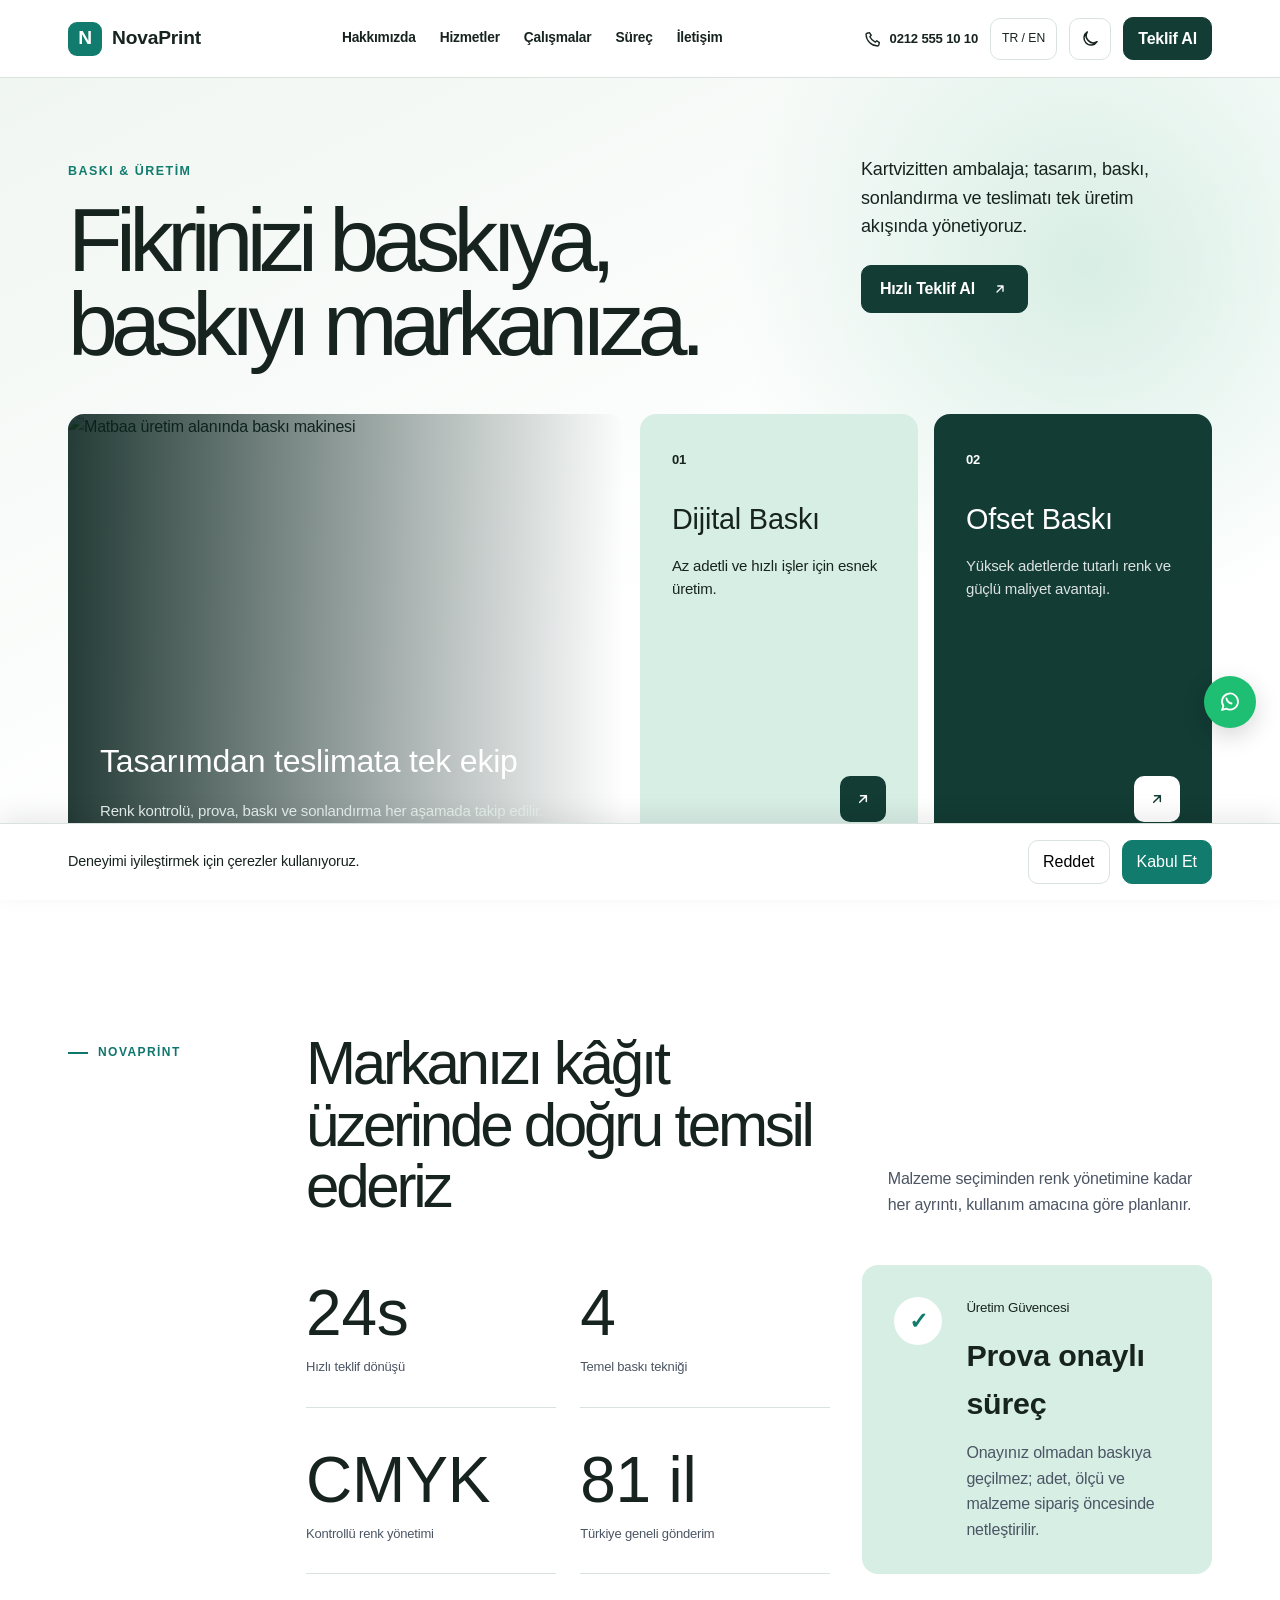
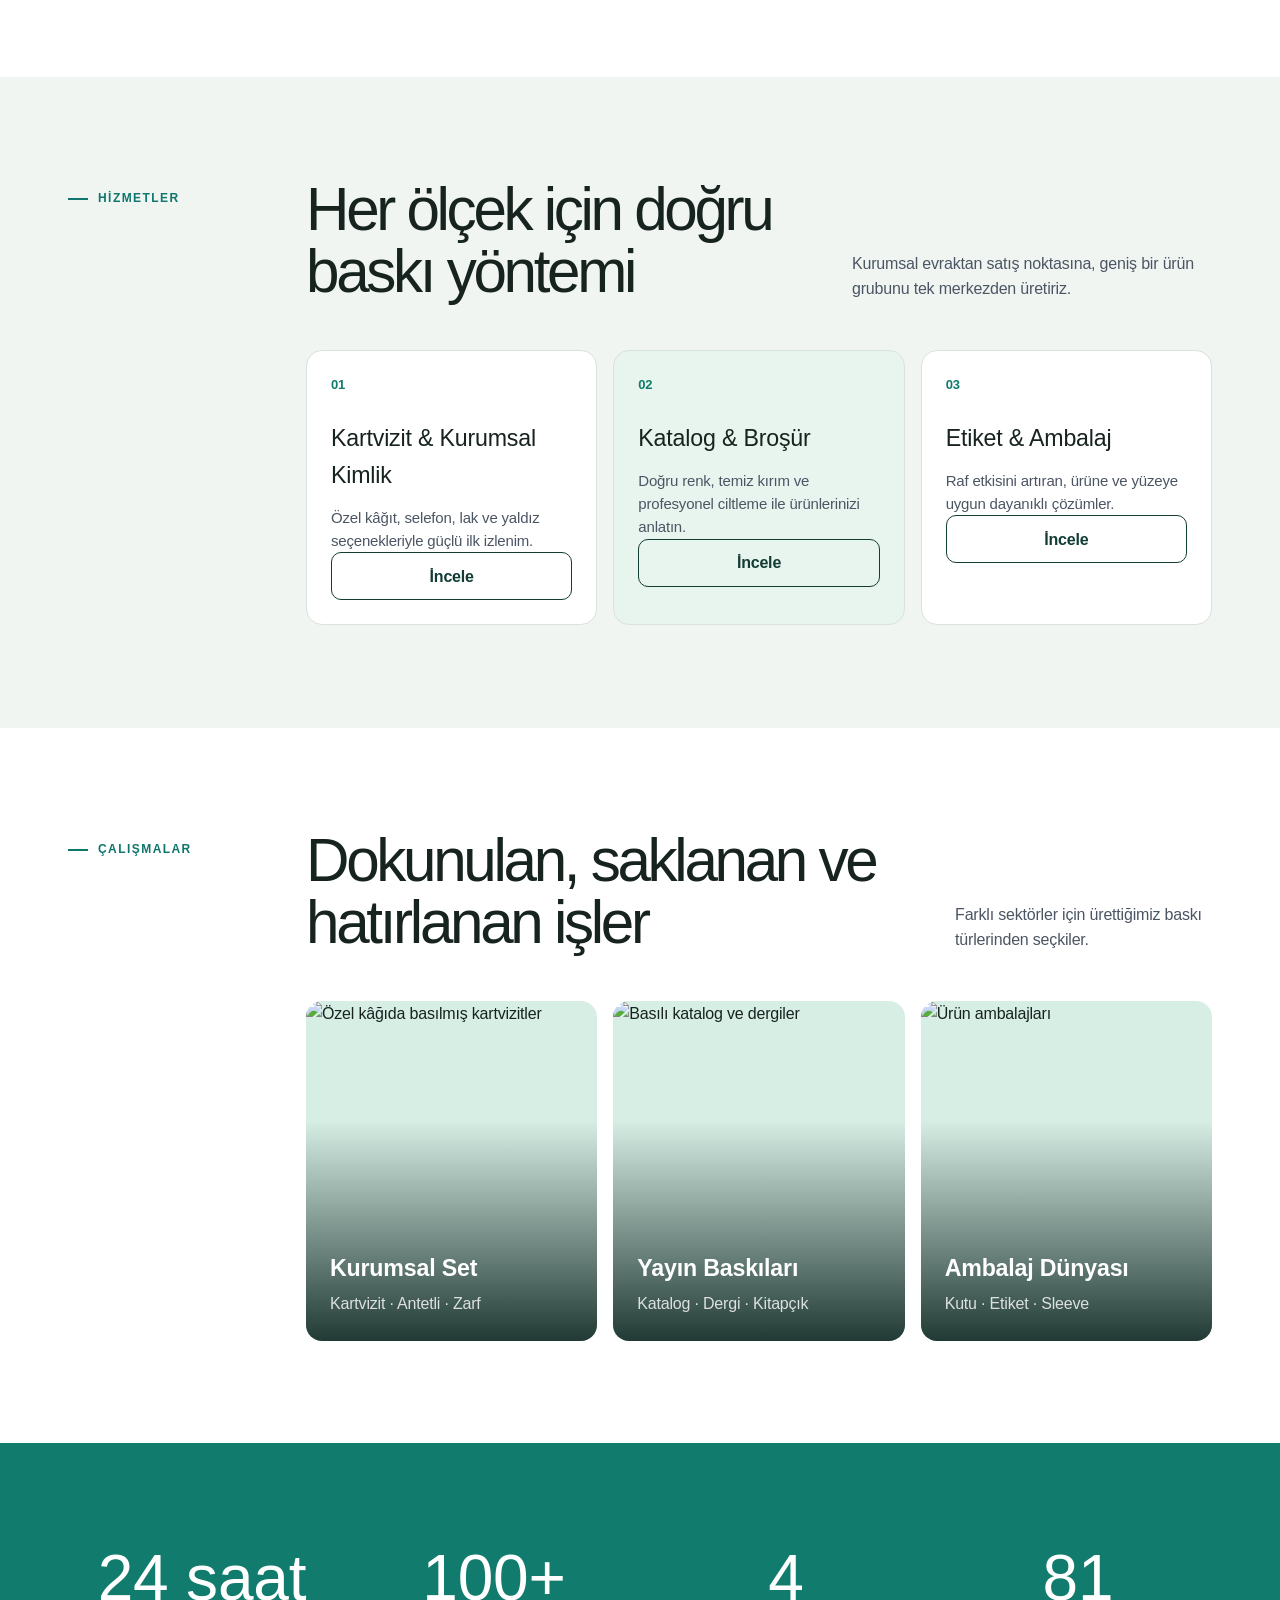
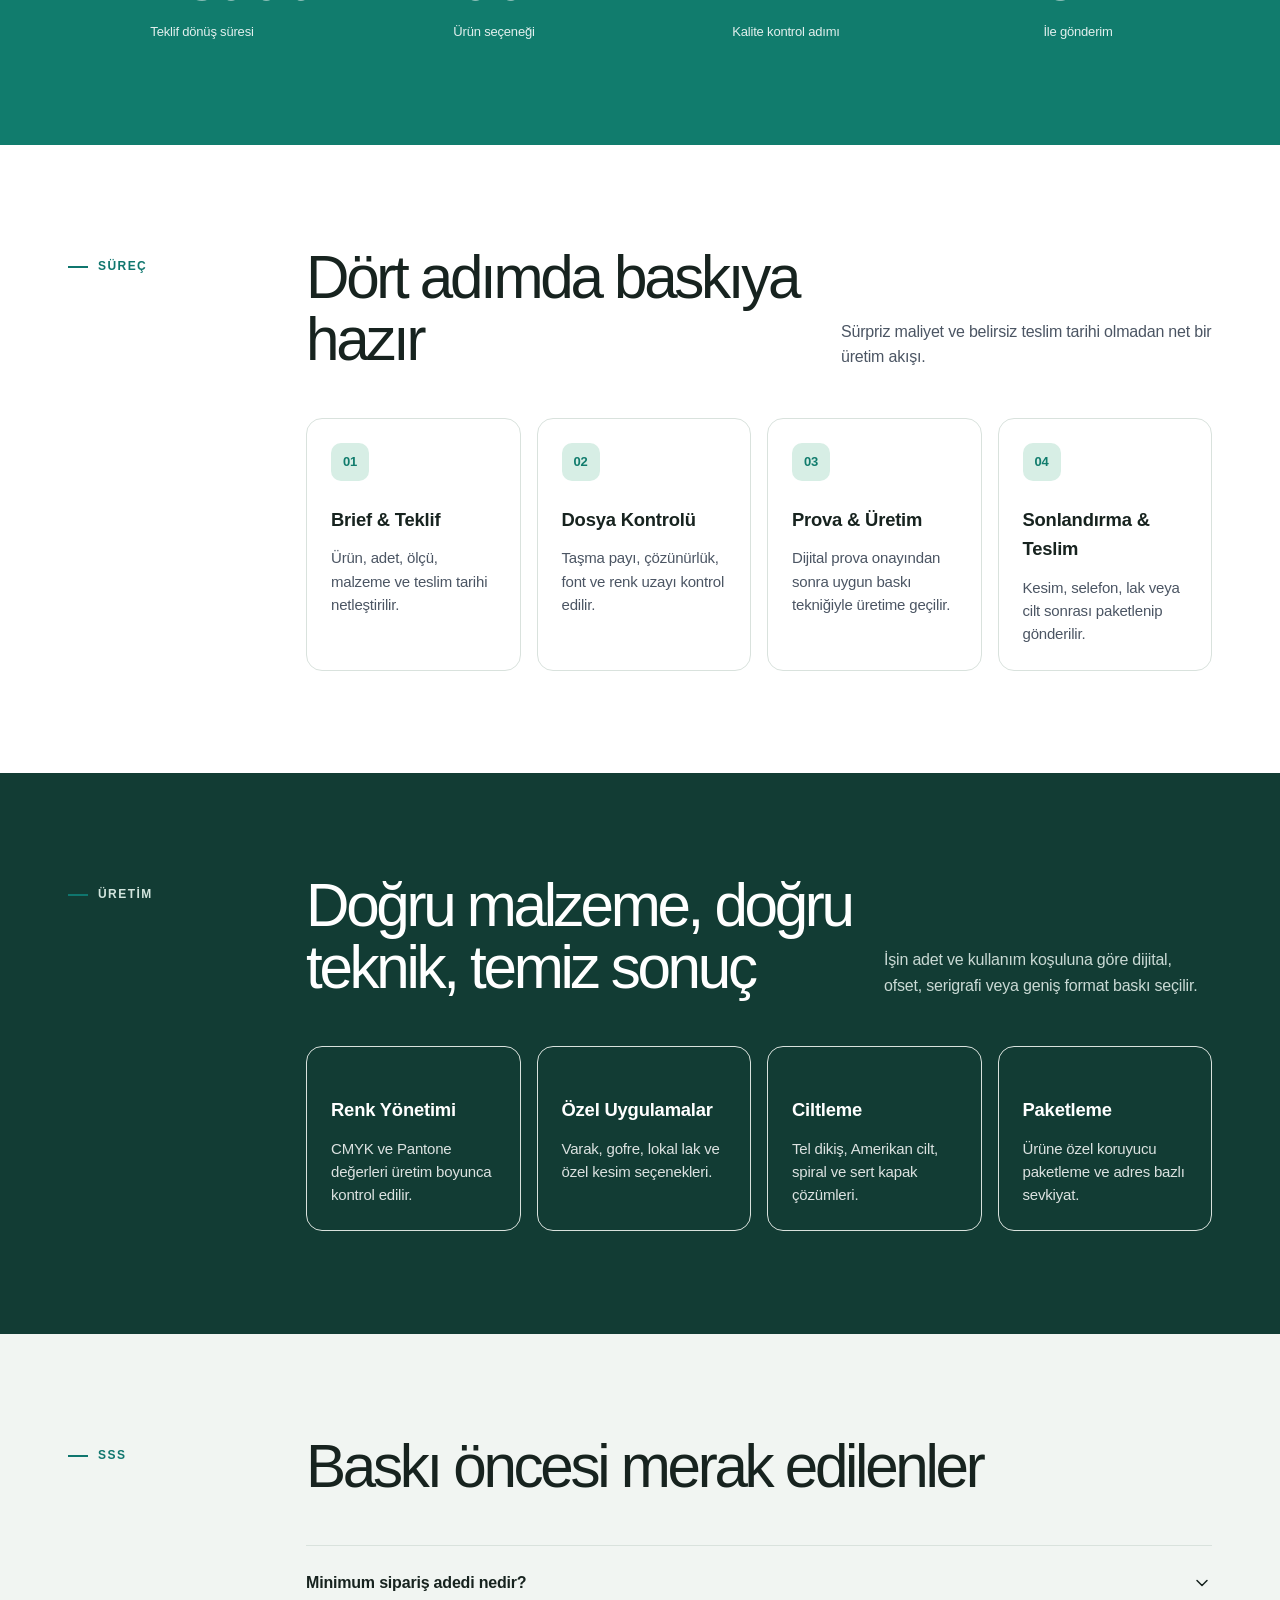
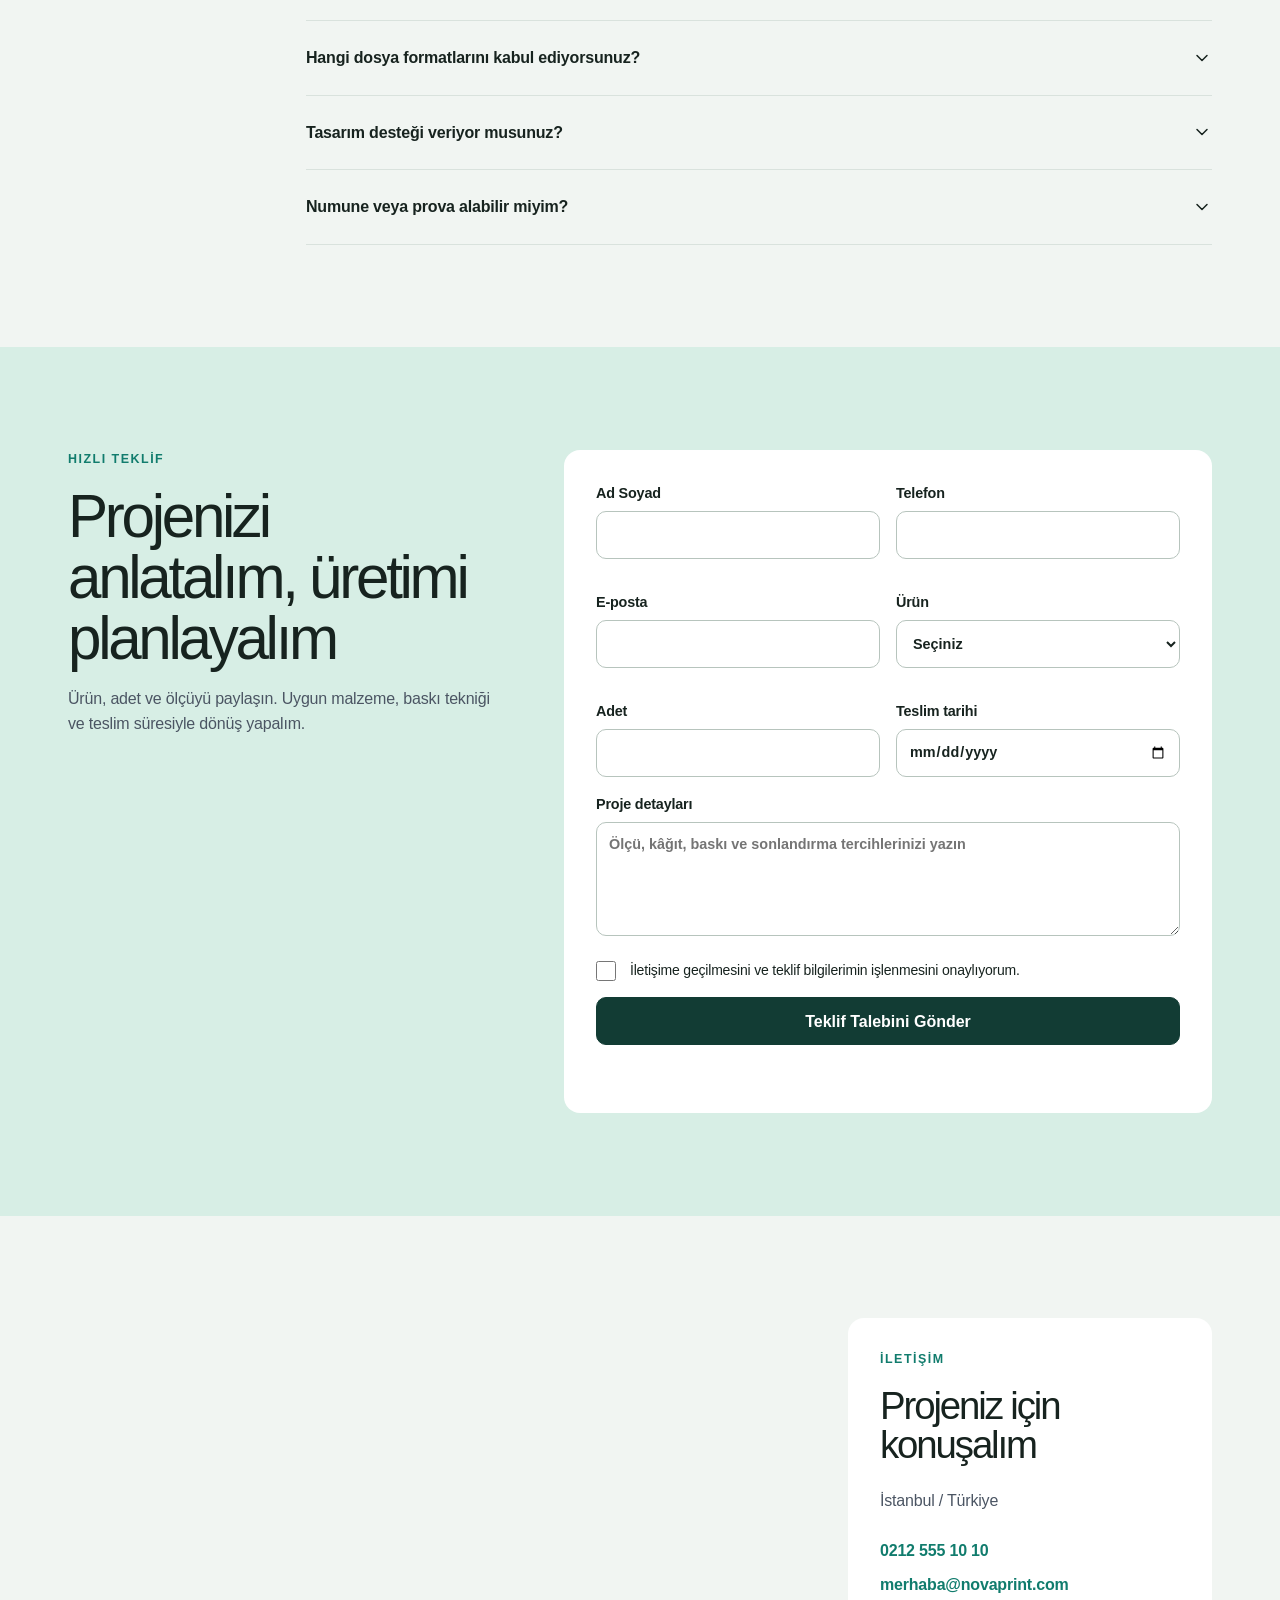
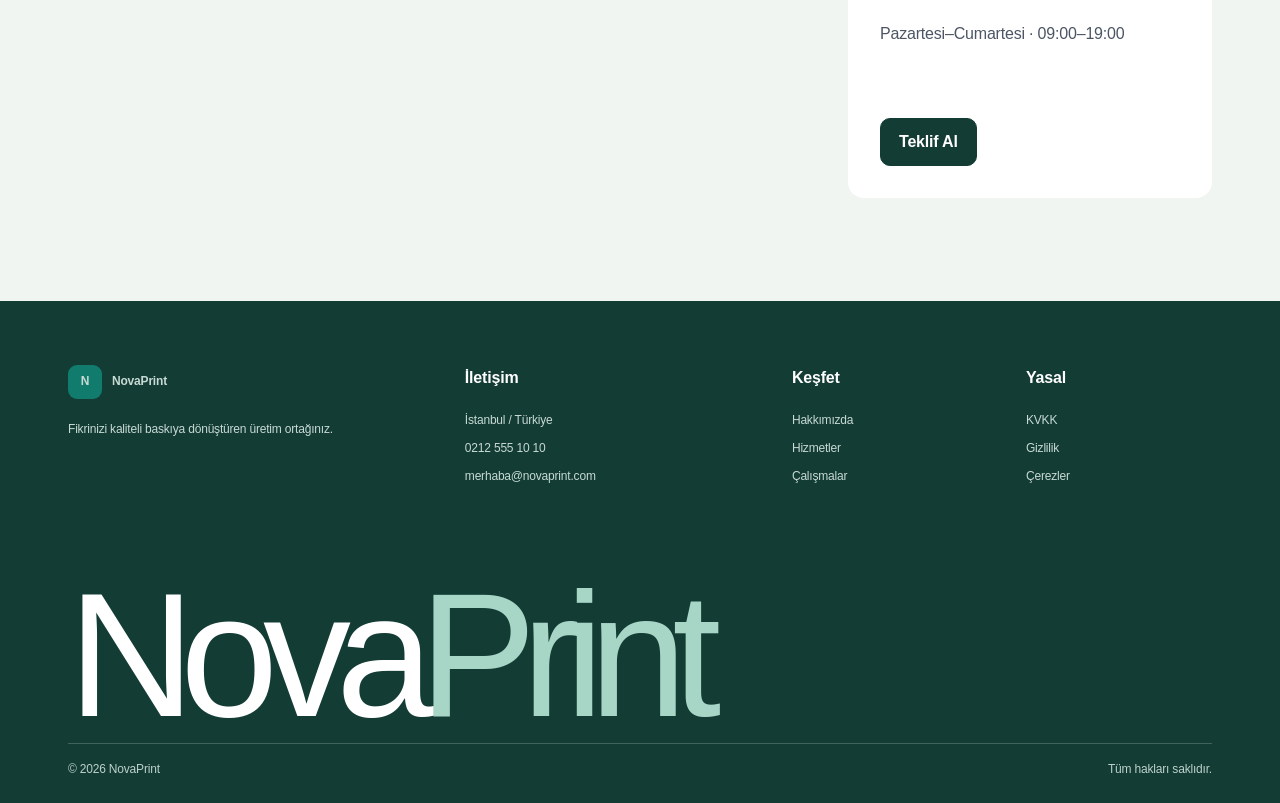
==== commit 4ece765c: "feat: siteyi NovaPrint matbaa sitesine dönüştür" ====
--- a/index.html
+++ b/index.html
@@ -1,160 +1,26 @@
 <!doctype html>
 <html lang="tr" data-theme="light">
 <head>
-  <meta charset="utf-8">
-  <meta name="viewport" content="width=device-width,initial-scale=1">
-  <title>NovaDent İstanbul | Dijital Diş Kliniği</title>
-  <meta name="description" content="Kadıköy NovaDent: implant, şeffaf plak, zirkonyum ve estetik gülüş tasarımı. Dijital tanı, şeffaf planlama, uzman ekip.">
-  <meta name="theme-color" content="#123c34">
-  <meta property="og:title" content="NovaDent | Gülüşünüz Burada Başlar">
-  <meta property="og:description" content="Modern teknoloji ve insana yakın diş hekimliği.">
-  <meta property="og:type" content="website">
-  <meta property="og:image" content="https://images.unsplash.com/photo-1606811971618-4486d14f3f99?auto=format&fit=crop&w=1200&q=82&fm=webp">
-  <meta name="twitter:card" content="summary_large_image">
-  <link rel="stylesheet" href="style.css">
-  <script type="application/ld+json">{"@context":"https://schema.org","@type":["Dentist","LocalBusiness"],"name":"NovaDent Ağız ve Diş Sağlığı Polikliniği","telephone":"+90 212 555 10 10","address":{"@type":"PostalAddress","streetAddress":"Bağdat Caddesi No:128","addressLocality":"Kadıköy","addressRegion":"İstanbul","addressCountry":"TR"},"openingHours":"Mo-Sa 09:00-19:00","aggregateRating":{"@type":"AggregateRating","ratingValue":"4.9","reviewCount":"486"}}</script>
+  <meta charset="utf-8"><meta name="viewport" content="width=device-width,initial-scale=1">
+  <title>NovaPrint Matbaa | Tasarımdan Teslimata Baskı Çözümleri</title>
+  <meta name="description" content="Kartvizit, katalog, broşür, etiket, ambalaj ve kurumsal baskı çözümleri. Dijital ve ofset üretim, hızlı teklif ve Türkiye geneli teslimat.">
+  <meta name="theme-color" content="#123c34"><meta property="og:title" content="NovaPrint Matbaa"><meta property="og:description" content="Fikrinizi baskıya, baskıyı markanıza dönüştürüyoruz."><meta property="og:type" content="website"><meta name="twitter:card" content="summary_large_image">
+  <link rel="stylesheet" href="style.css"><link rel="stylesheet" href="pages.css">
+  <script type="application/ld+json">{"@context":"https://schema.org","@type":["LocalBusiness","ProfessionalService"],"name":"NovaPrint Matbaa","telephone":"+90 212 555 10 10","email":"merhaba@novaprint.com","address":{"@type":"PostalAddress","addressLocality":"İstanbul","addressCountry":"TR"},"openingHours":"Mo-Sa 09:00-19:00"}</script>
 </head>
-<body>
-<a class="skip-link" href="#main">İçeriğe geç</a>
-
-<!-- FIX: full-bleed sticky navbar; all content follows one container line -->
-<header class="site-header" id="siteHeader">
-  <div class="container nav-inner">
-    <a class="brand" href="#hero" aria-label="NovaDent ana sayfa"><span class="brand-mark">N</span><span>NovaDent</span></a>
-    <nav id="mainNav" aria-label="Ana menü">
-      <a href="#about">Hakkımızda</a><a href="#services">Hizmetler</a><a href="#doctors">Hekimler</a><a href="#reviews">Yorumlar</a><a href="#contact">İletişim</a>
-    </nav>
-    <div class="nav-tools">
-      <a class="phone-link" href="tel:+902125551010" aria-label="NovaDent'i ara">
-        <svg aria-hidden="true" viewBox="0 0 24 24"><path d="M7.2 3.5 9.6 7l-1.8 2a15 15 0 0 0 7.2 7.2l2-1.8 3.5 2.4-.8 3.2c-.2.8-.9 1.3-1.7 1.3C9.6 20.8 3.2 14.4 2.7 6c0-.8.5-1.5 1.3-1.7l3.2-.8Z"/></svg>
-        <span>0212 555 10 10</span>
-      </a>
-      <button class="lang-toggle" type="button" aria-label="Dili İngilizce yap">TR / EN</button>
-      <button class="theme-toggle" type="button" aria-label="Koyu temayı aç"><svg aria-hidden="true" viewBox="0 0 24 24"><path d="M20.5 15.2A8.5 8.5 0 0 1 8.8 3.5 8.5 8.5 0 1 0 20.5 15.2Z"/></svg></button>
-      <a class="button button-sm" href="#appointment">Randevu Al</a>
-    </div>
-    <button class="menu-toggle" type="button" aria-controls="mainNav" aria-expanded="false" aria-label="Menüyü aç"><span></span><span></span><span></span></button>
-  </div>
-</header>
-
+<body><a class="skip-link" href="#main">İçeriğe geç</a>
+<header class="site-header"><div class="container nav-inner"><a class="brand" href="index.html" aria-label="NovaPrint ana sayfa"><span class="brand-mark">N</span><span>NovaPrint</span></a><nav id="mainNav" aria-label="Ana menü"><a href="hakkimizda.html">Hakkımızda</a><a href="hizmetler.html">Hizmetler</a><a href="#works">Çalışmalar</a><a href="#process">Süreç</a><a href="#contact">İletişim</a></nav><div class="nav-tools"><a class="phone-link" href="tel:+902125551010"><svg aria-hidden="true" viewBox="0 0 24 24"><path d="M7.2 3.5 9.6 7l-1.8 2a15 15 0 0 0 7.2 7.2l2-1.8 3.5 2.4-.8 3.2c-.2.8-.9 1.3-1.7 1.3C9.6 20.8 3.2 14.4 2.7 6c0-.8.5-1.5 1.3-1.7l3.2-.8Z"/></svg><span>0212 555 10 10</span></a><button class="lang-toggle" type="button">TR / EN</button><button class="theme-toggle" type="button" aria-label="Koyu temayı aç"><svg aria-hidden="true" viewBox="0 0 24 24"><path d="M20.5 15.2A8.5 8.5 0 0 1 8.8 3.5 8.5 8.5 0 1 0 20.5 15.2Z"/></svg></button><a class="button button-sm" href="#quote">Teklif Al</a></div><button class="menu-toggle" type="button" aria-controls="mainNav" aria-expanded="false" aria-label="Menüyü aç"><span></span><span></span><span></span></button></div></header>
 <main id="main">
-  <!-- FIX: hero full-bleed; rotated labels replaced with horizontal cards -->
-  <!-- FIX-2: compact, baseline-aligned hero -->
-  <section class="hero section" id="hero">
-    <div class="container">
-      <div class="hero-heading reveal">
-        <div><span class="eyebrow">Gülüş & Ağız Sağlığı</span><h1>İleri diş hekimliği,<br>her gülüş için.</h1></div>
-        <div class="hero-intro"><p>Koruyucu bakımdan implant ve estetik tedavilere, tüm ihtiyaçlarınız tek bir uzman ekipte.</p><a class="button" href="#appointment">Randevu Planla<svg aria-hidden="true" viewBox="0 0 24 24"><path d="m8 16 8-8M9 8h7v7"/></svg></a></div>
-      </div>
-      <div class="hero-grid reveal">
-        <article class="hero-feature media-card">
-          <img loading="lazy" src="https://images.unsplash.com/photo-1550831107-1553da8c8464?auto=format&fit=crop&w=1200&q=84&fm=webp" width="1200" height="800" alt="NovaDent kliniğinde gülümseyen diş hekimi" decoding="async">
-          <div class="media-copy"><h2>Kapsamlı diş tedavileri</h2><p>Muayene, restorasyon, kanal tedavisi ve koruyucu bakım için kişisel yol haritası.</p></div>
-        </article>
-        <article class="hero-service mint-card"><div><span class="card-index">01</span><h2>Şeffaf Plak</h2><p>Görünmez ve günlük yaşama uyumlu ortodonti.</p></div><a href="#services" aria-label="Şeffaf plak hizmetini incele"><svg aria-hidden="true" viewBox="0 0 24 24"><path d="m8 16 8-8M9 8h7v7"/></svg></a></article>
-        <article class="hero-service dark-card"><div><span class="card-index">02</span><h2>İmplantoloji</h2><p>Dijital planlama ile hassas ve kalıcı çözümler.</p></div><a href="#services" aria-label="İmplant hizmetini incele"><svg aria-hidden="true" viewBox="0 0 24 24"><path d="m8 16 8-8M9 8h7v7"/></svg></a></article>
-      </div>
-    </div>
-  </section>
-
-  <!-- FIX: section labels share the same grid and vertical rhythm -->
-  <section class="section" id="about"><div class="container section-grid">
-    <div class="section-label"><span class="dot" aria-hidden="true"></span>Hakkımızda</div>
-    <div class="section-content"><div class="section-heading reveal"><h2>Güvenebileceğiniz uzmanlık</h2><p>16 yıldır dijital hassasiyeti, şeffaf iletişim ve insana yakın bakımla birleştiriyoruz.</p></div>
-      <div class="about-layout">
-        <div class="credential-grid">
-          <div><strong>20+</strong><span>Uzmanlık sertifikası</span></div><div><strong>50+</strong><span>Tedavi seçeneği</span></div><div><strong>16</strong><span>Yıllık klinik deneyimi</span></div><div><strong>8</strong><span>Uzman hekim</span></div>
-        </div>
-        <!-- FIX: satisfaction metrics consolidated into one trust block -->
-        <article class="trust-card"><span class="google-mark">G</span><div><small>Google Reviews · 486 yorum</small><strong>4.9/5 <span>★★★★★</span></strong><p>Hastaların %99’u NovaDent deneyimini tavsiye ediyor.</p></div></article>
-      </div>
-    </div>
-  </div></section>
-
-  <!-- FIX: service chips are real accessible filters -->
-  <section class="section section-soft" id="services"><div class="container section-grid">
-    <div class="section-label"><span class="dot" aria-hidden="true"></span>Hizmetlerimiz</div>
-    <div class="section-content"><div class="section-heading reveal"><h2>Tanıdan estetiğe, tek çatı altında</h2><p>İhtiyacınıza göre filtreleyin; her tedavi kişisel muayene sonrası planlanır.</p></div>
-      <div class="filter-bar" role="group" aria-label="Hizmet kategorisi">
-        <button type="button" class="active" data-filter="all" aria-pressed="true">Tümü</button><button type="button" data-filter="surgical" aria-pressed="false">Cerrahi</button><button type="button" data-filter="esthetic" aria-pressed="false">Estetik</button><button type="button" data-filter="protective" aria-pressed="false">Koruyucu</button><button type="button" data-filter="orthodontic" aria-pressed="false">Ortodonti</button>
-      </div>
-      <div class="service-grid" id="serviceGrid">
-        <article class="service-card" data-category="surgical"><span>01</span><h3>İmplantoloji</h3><p>Eksik dişler için dijital planlanmış, doğal his veren restorasyonlar.</p><button type="button" data-modal="İmplantoloji" aria-label="İmplantoloji detayları">Detaylar <svg aria-hidden="true" viewBox="0 0 24 24"><path d="m8 16 8-8M9 8h7v7"/></svg></button></article>
-        <article class="service-card mint" data-category="esthetic"><span>02</span><h3>Zirkonyum Kaplama</h3><p>Işık geçirgenliği ve diş dokusuyla uyumlu estetik kaplamalar.</p><button type="button" data-modal="Zirkonyum Kaplama" aria-label="Zirkonyum detayları">Detaylar <svg aria-hidden="true" viewBox="0 0 24 24"><path d="m8 16 8-8M9 8h7v7"/></svg></button></article>
-        <article class="service-card" data-category="esthetic"><span>03</span><h3>Diş Beyazlatma</h3><p>Hekim kontrolünde güvenli ve dengeli ton açma uygulaması.</p><button type="button" data-modal="Diş Beyazlatma" aria-label="Beyazlatma detayları">Detaylar <svg aria-hidden="true" viewBox="0 0 24 24"><path d="m8 16 8-8M9 8h7v7"/></svg></button></article>
-        <article class="service-card" data-category="orthodontic"><span>04</span><h3>Şeffaf Plak</h3><p>Günlük yaşama uyumlu, dijital kontrollü görünmez ortodonti.</p><button type="button" data-modal="Şeffaf Plak" aria-label="Şeffaf plak detayları">Detaylar <svg aria-hidden="true" viewBox="0 0 24 24"><path d="m8 16 8-8M9 8h7v7"/></svg></button></article>
-        <article class="service-card mint" data-category="protective"><span>05</span><h3>Kanal Tedavisi</h3><p>Mikroskop destekli, hassas ve diş dokusunu koruyan tedavi.</p><button type="button" data-modal="Kanal Tedavisi" aria-label="Kanal tedavisi detayları">Detaylar <svg aria-hidden="true" viewBox="0 0 24 24"><path d="m8 16 8-8M9 8h7v7"/></svg></button></article>
-        <article class="service-card" data-category="protective"><span>06</span><h3>Çocuk Diş Hekimliği</h3><p>Çocuklara özel iletişim ve koruyucu ağız sağlığı yaklaşımı.</p><button type="button" data-modal="Çocuk Diş Hekimliği" aria-label="Çocuk diş detayları">Detaylar <svg aria-hidden="true" viewBox="0 0 24 24"><path d="m8 16 8-8M9 8h7v7"/></svg></button></article>
-        <article class="service-card" data-category="protective"><span>07</span><h3>Diş Eti Tedavisi</h3><p>Sağlıklı diş etleri için erken tanı ve lazer destekli bakım.</p><button type="button" data-modal="Diş Eti Tedavisi" aria-label="Diş eti detayları">Detaylar <svg aria-hidden="true" viewBox="0 0 24 24"><path d="m8 16 8-8M9 8h7v7"/></svg></button></article>
-        <article class="service-card mint" data-category="esthetic"><span>08</span><h3>Gülüş Tasarımı</h3><p>Yüz oranlarınıza göre dijital olarak prova edilen doğal gülüş.</p><button type="button" data-modal="Gülüş Tasarımı" aria-label="Gülüş tasarımı detayları">Detaylar <svg aria-hidden="true" viewBox="0 0 24 24"><path d="m8 16 8-8M9 8h7v7"/></svg></button></article>
-        <!-- FIX-2: ninth service completes the 3×3 grid -->
-        <article class="service-card" data-category="surgical"><span>09</span><h3>Ağız ve Çene Cerrahisi</h3><p>Gömülü diş, kemik artırımı ve cerrahi işlemlerde uzman yaklaşım.</p><button type="button" data-modal="Ağız ve Çene Cerrahisi" aria-label="Ağız ve çene cerrahisi detayları">Detaylar <svg aria-hidden="true" viewBox="0 0 24 24"><path d="m8 16 8-8M9 8h7v7"/></svg></button></article>
-      </div>
-    </div>
-  </div></section>
-
-  <!-- FIX: consistent team data — 4 of the 8 doctors are shown -->
-  <section class="section" id="doctors"><div class="container section-grid">
-    <div class="section-label"><span class="dot" aria-hidden="true"></span>Uzman Kadro</div>
-    <div class="section-content"><div class="section-heading reveal"><h2>8 kişilik ekibimizden bazıları</h2><p>Farklı uzmanlık alanları, tek ve koordineli tedavi planında buluşur.</p></div>
-      <div class="doctor-grid"><article><img src="https://images.unsplash.com/photo-1559839734-2b71ea197ec2?auto=format&fit=crop&w=500&q=82&fm=webp" width="500" height="500" loading="lazy" decoding="async" alt="Dr. Ece Aydın portresi"><h3>Dr. Ece Aydın</h3><p>Estetik Diş Hekimi</p></article><article><img src="https://images.unsplash.com/photo-1612349317150-e413f6a5b16d?auto=format&fit=crop&w=500&q=82&fm=webp" width="500" height="500" loading="lazy" decoding="async" alt="Dr. Deniz Aras portresi"><h3>Dr. Deniz Aras</h3><p>Ağız ve Çene Cerrahı</p></article><article><img src="https://images.unsplash.com/photo-1594824476967-48c8b964273f?auto=format&fit=crop&w=500&q=82&fm=webp" width="500" height="500" loading="lazy" decoding="async" alt="Dr. Selin Koç portresi"><h3>Dr. Selin Koç</h3><p>Ortodonti Uzmanı</p></article><article><img src="https://images.unsplash.com/photo-1622253692010-333f2da6031d?auto=format&fit=crop&w=500&q=82&fm=webp" width="500" height="500" loading="lazy" decoding="async" alt="Dr. Can Erdem portresi"><h3>Dr. Can Erdem</h3><p>Çocuk Diş Hekimi</p></article></div>
-    </div>
-  </div></section>
-
-  <!-- FIX: 12,000+ appears only once -->
-  <!-- FIX-2: green-band metrics are unique and do not repeat About data -->
-  <section class="stats-band section"><div class="container stats-grid"><div><strong data-count="12000" data-suffix="+">0</strong><span>Tamamlanan tedavi</span></div><div><strong data-count="2850" data-suffix="+">0</strong><span>İmplant uygulaması</span></div><div><strong data-count="4.9" data-suffix="/5">0</strong><span>Google puanı</span></div><div><strong data-count="99" data-prefix="%">0</strong><span>Hasta memnuniyeti</span></div></div></section>
-
-  <!-- FIX: technology section restored -->
-  <section class="section" id="technology"><div class="container section-grid"><div class="section-label"><span class="dot" aria-hidden="true"></span>Teknoloji</div><div class="section-content"><div class="section-heading reveal"><h2>Gördüğümüzü değil, ölçtüğümüzü tedavi ediyoruz</h2><p>Tanı, planlama ve üretim aynı dijital akış içinde ilerler.</p></div><div class="technology-grid"><article><svg aria-hidden="true" viewBox="0 0 24 24"><path d="M4 5h16v11H4zM8 20h8M12 16v4"/></svg><h3>3D Tomografi</h3><p>Düşük dozla ayrıntılı kemik ve doku görüntüleme.</p></article><article><svg aria-hidden="true" viewBox="0 0 24 24"><path d="M7 3h10v5H7zM5 8h14v9H5zM8 21h8M12 17v4"/></svg><h3>Ağız İçi Tarayıcı</h3><p>Ölçü maddesi kullanmadan hızlı dijital modelleme.</p></article><article><svg aria-hidden="true" viewBox="0 0 24 24"><path d="m5 19 14-14M8 4l12 12M4 8l12 12"/></svg><h3>Diyot Lazer</h3><p>Daha konforlu yumuşak doku uygulamaları.</p></article><article><svg aria-hidden="true" viewBox="0 0 24 24"><path d="M4 12h16M12 4v16M7 7l10 10M17 7 7 17"/></svg><h3>CAD/CAM</h3><p>Yüksek hassasiyetli, hızlı restorasyon üretimi.</p></article></div></div></div></section>
-
-  <!-- FIX: before/after rebuilt with 3 cases, pointer + keyboard support -->
-  <section class="section section-deep" id="results"><div class="container section-grid"><div class="section-label light"><span class="dot" aria-hidden="true"></span>Dönüşümler</div><div class="section-content"><div class="section-heading light"><h2>Değişimi kendiniz görün</h2><p>Görseller hasta onayıyla paylaşılmıştır; sonuçlar kişiden kişiye değişebilir.</p></div><div class="case-tabs" role="tablist" aria-label="Dönüşüm vakaları"><button role="tab" aria-selected="true" data-case="0">Vaka 01</button><button role="tab" aria-selected="false" data-case="1">Vaka 02</button><button role="tab" aria-selected="false" data-case="2">Vaka 03</button></div><!-- FIX-2: three real before/after image pairs remain in the DOM -->
-<div class="compare" id="compare" style="--position:50%">
-  <div class="case-pair active" data-case-panel="0">
-    <img class="compare-after" src="https://images.unsplash.com/photo-1606265752439-1f18756aa376?auto=format&fit=crop&w=800&h=600&q=82&fm=webp" width="800" height="600" loading="lazy" decoding="async" alt="Gülüş tasarımı sonrası doğal diş görünümü" data-fallback="assets/case-1-after.webp">
-    <div class="compare-before"><img src="https://images.unsplash.com/photo-1606265752665-f0b19eadd8e5?auto=format&fit=crop&w=800&h=600&q=82&fm=webp" width="800" height="600" loading="lazy" decoding="async" alt="Gülüş tasarımı öncesi diş görünümü" data-fallback="assets/case-1-before.webp"></div>
-  </div>
-  <div class="case-pair" data-case-panel="1">
-    <img class="compare-after" src="https://images.unsplash.com/photo-1606811841689-23dfddce3e95?auto=format&fit=crop&w=800&h=600&q=82&fm=webp" width="800" height="600" loading="lazy" decoding="async" alt="Ortodonti tedavisi sonrası hizalanmış gülüş" data-fallback="assets/case-2-after.webp">
-    <div class="compare-before"><img src="https://images.unsplash.com/photo-1609840114035-3c981b782dfe?auto=format&fit=crop&w=800&h=600&q=82&fm=webp" width="800" height="600" loading="lazy" decoding="async" alt="Ortodonti tedavisi öncesi diş görünümü" data-fallback="assets/case-2-before.webp"></div>
-  </div>
-  <div class="case-pair" data-case-panel="2">
-    <img class="compare-after" src="https://images.unsplash.com/photo-1581585099402-5b7a5c2557b8?auto=format&fit=crop&w=800&h=600&q=82&fm=webp" width="800" height="600" loading="lazy" decoding="async" alt="Beyazlatma uygulaması sonrası gülüş" data-fallback="assets/case-3-after.webp">
-    <div class="compare-before"><img src="https://images.unsplash.com/photo-1606811971618-4486d14f3f99?auto=format&fit=crop&w=800&h=600&q=82&fm=webp" width="800" height="600" loading="lazy" decoding="async" alt="Beyazlatma uygulaması öncesi gülüş" data-fallback="assets/case-3-before.webp"></div>
-  </div>
-  <span class="compare-label before-label">Önce</span><span class="compare-label after-label">Sonra</span>
-  <button class="compare-handle" id="compareHandle" type="button" role="slider" aria-label="Önce ve sonra karşılaştırması" aria-valuemin="0" aria-valuemax="100" aria-valuenow="50"><svg aria-hidden="true" viewBox="0 0 24 24"><path d="m9 7-5 5 5 5M15 7l5 5-5 5"/></svg></button>
-</div></div></div></section>
-
-  <!-- FIX: pricing section restored -->
-  <section class="section" id="pricing"><div class="container section-grid"><div class="section-label"><span class="dot" aria-hidden="true"></span>Paketler</div><div class="section-content"><div class="section-heading"><h2>Şeffaf başlangıç seçenekleri</h2><p>Nihai fiyat, muayene sonrası kişisel tedavi planına göre belirlenir.</p></div><div class="pricing-grid"><article><span>Koruyucu</span><h3>Sağlıklı Başlangıç</h3><p>Muayene, panoramik görüntüleme, diş taşı temizliği ve bakım planı.</p><a class="button button-outline" href="#appointment">Teklif Al</a></article><article class="popular"><b>En çok seçilen</b><span>Estetik</span><h3>Doğal Işıltı</h3><p>Dijital analiz, klinik beyazlatma, polisaj ve iki kontrol.</p><a class="button" href="#appointment">Teklif Al</a></article><article><span>Kapsamlı</span><h3>Yeni Gülüş</h3><p>Dijital prova, multidisipliner planlama ve estetik uygulamalar.</p><a class="button button-outline" href="#appointment">Teklif Al</a></article></div></div></div></section>
-
-  <!-- FIX: 5-review accessible carousel with dots and swipe -->
-  <!-- FIX-2: responsive three/two/one-card review carousel -->
-  <section class="section section-soft" id="reviews"><div class="container section-grid"><div class="section-label"><span class="dot" aria-hidden="true"></span>Hasta Yorumları</div><div class="section-content"><div class="section-heading"><h2>Güven, deneyimle görünür olur</h2><p>Google üzerinden doğrulanmış hasta değerlendirmeleri.</p></div><div class="review-carousel" id="reviewCarousel" aria-roledescription="carousel"><div class="review-track" aria-live="polite"><article class="review active"><span class="review-source">G · Google Reviews</span><span class="review-service">Şeffaf Plak</span><div class="stars" aria-label="5 yıldız">★★★★★</div><blockquote>“Şeffaf plak süreci baştan sona çok net anlatıldı. Ekip her kontrolde beni gerçekten dinledi.”</blockquote><b>Ayşe T.</b><small>2 hafta önce</small></article><article class="review"><span class="review-source">G · Google Reviews</span><span class="review-service">İmplantoloji</span><div class="stars" aria-label="5 yıldız">★★★★★</div><blockquote>“İmplant konusunda çok kaygılıydım. İşlem düşündüğümden rahat, takip süreci kusursuzdu.”</blockquote><b>Mert K.</b><small>1 ay önce</small></article><article class="review"><span class="review-source">G · Google Reviews</span><span class="review-service">Çocuk Diş Hekimliği</span><div class="stars" aria-label="5 yıldız">★★★★★</div><blockquote>“Kızım ilk kez diş hekiminden gülerek çıktı. Çocuklarla iletişimleri gerçekten harika.”</blockquote><b>Gizem A.</b><small>3 hafta önce</small></article><article class="review"><span class="review-source">G · Google Reviews</span><span class="review-service">Zirkonyum Kaplama</span><div class="stars" aria-label="5 yıldız">★★★★★</div><blockquote>“Zirkonyumlarım çok doğal görünüyor. Fiyat ve süreç konusunda hiçbir sürpriz yaşamadım.”</blockquote><b>Deniz S.</b><small>2 ay önce</small></article><article class="review"><span class="review-source">G · Google Reviews</span><span class="review-service">Genel Muayene</span><div class="stars" aria-label="5 yıldız">★★★★★</div><blockquote>“Klinik çok temiz, randevular dakik ve bütün ekip son derece ilgili.”</blockquote><b>Emre Y.</b><small>1 hafta önce</small></article></div><div class="carousel-controls"><button id="prevReview" type="button" aria-label="Önceki yorumu göster"><svg aria-hidden="true" viewBox="0 0 24 24"><path d="m15 18-6-6 6-6"/></svg></button><div class="review-dots" aria-label="Yorum sayfaları"></div><button id="nextReview" type="button" aria-label="Sonraki yorumu göster"><svg aria-hidden="true" viewBox="0 0 24 24"><path d="m9 18 6-6-6-6"/></svg></button></div></div></div></div></section>
-
-  <!-- FIX: consistent SVG chevrons and animated details -->
-  <section class="section" id="faq"><div class="container section-grid"><div class="section-label"><span class="dot" aria-hidden="true"></span>SSS</div><div class="section-content"><div class="section-heading"><h2>Merak ettikleriniz, net yanıtlar</h2></div><div class="faq-list"><details><summary><span>İmplant tedavisi ağrılı mıdır?</span><svg aria-hidden="true" viewBox="0 0 24 24"><path d="m6 9 6 6 6-6"/></svg></summary><div><p>Lokal anestezi altında işlem sırasında ağrı hissedilmez. Sonraki hassasiyet kişisel önerilerle yönetilir.</p></div></details><details><summary><span>İlk muayene ne kadar sürer?</span><svg aria-hidden="true" viewBox="0 0 24 24"><path d="m6 9 6 6 6-6"/></svg></summary><div><p>Dijital tarama dahil ortalama 30–45 dakika sürer.</p></div></details><details><summary><span>Şeffaf plak herkese uygun mu?</span><svg aria-hidden="true" viewBox="0 0 24 24"><path d="m6 9 6 6 6-6"/></svg></summary><div><p>Uygunluk ortodonti uzmanı muayenesi ve ağız içi taramayla belirlenir.</p></div></details><details><summary><span>Diş beyazlatma güvenli mi?</span><svg aria-hidden="true" viewBox="0 0 24 24"><path d="m6 9 6 6 6-6"/></svg></summary><div><p>Hekim kontrolünde doğru ajan ve süreyle uygulandığında güvenlidir.</p></div></details><details><summary><span>Ödeme seçenekleri var mı?</span><svg aria-hidden="true" viewBox="0 0 24 24"><path d="m6 9 6 6 6-6"/></svg></summary><div><p>Tedavi planına göre anlaşmalı kartlara ödeme seçenekleri sunulur.</p></div></details></div></div></div></section>
-
-  <!-- FIX: visible labels, complete fields, live validation -->
-  <section class="section appointment-section" id="appointment"><div class="container appointment-grid"><div><span class="eyebrow">İlk Adım</span><h2>Özgüvenli gülüşünüz burada başlar</h2><p>Formu doldurun, hasta danışmanımız çalışma saatleri içinde sizi en geç 30 dakika içinde arasın.</p></div><form id="appointmentForm" novalidate aria-describedby="formStatus"><div class="form-grid"><label>Ad Soyad<input name="name" autocomplete="name" required minlength="3" aria-describedby="nameError"><small id="nameError"></small></label><label>Telefon<input name="phone" autocomplete="tel" inputmode="tel" required pattern="[0-9+ ()-]{10,}" aria-describedby="phoneError"><small id="phoneError"></small></label><label>E-posta<input name="email" type="email" autocomplete="email" required aria-describedby="emailError"><small id="emailError"></small></label><label>Hizmet<select name="service" required aria-describedby="serviceError"><option value="">Seçiniz</option><option>İmplantoloji</option><option>Şeffaf Plak</option><option>Zirkonyum</option><option>Gülüş Tasarımı</option><option>Genel Muayene</option></select><small id="serviceError"></small></label><label>Tercih edilen tarih<input name="date" type="date" required aria-describedby="dateError"><small id="dateError"></small></label><label>Tercih edilen saat<input name="time" type="time" min="09:00" max="19:00" required aria-describedby="timeError"><small id="timeError"></small></label></div><label>Mesaj<textarea name="message" rows="4" placeholder="Kısaca ihtiyacınızı paylaşın"></textarea></label><label class="kvkk"><input name="consent" type="checkbox" required aria-describedby="consentError"><span><a href="#">KVKK Aydınlatma Metni</a>’ni okudum ve iletişime geçilmesini onaylıyorum.</span><small id="consentError"></small></label><button class="button submit-button" type="submit">Randevu Talebini Gönder<svg aria-hidden="true" viewBox="0 0 24 24"><path d="m8 16 8-8M9 8h7v7"/></svg></button><p id="formStatus" class="form-status" aria-live="polite"></p></form></div></section>
-
-  <!-- FIX: responsive map and directions CTA -->
-  <section class="section contact-section" id="contact"><div class="container"><div class="contact-grid"><div class="map-wrap"><iframe title="NovaDent Kadıköy konumu" loading="lazy" referrerpolicy="no-referrer-when-downgrade" src="https://www.google.com/maps?q=Bagdat%20Caddesi%20Kadikoy&output=embed"></iframe></div><div class="contact-card"><span class="eyebrow">İletişim & Konum</span><h2>Şehrin merkezinde, size bir durak uzakta</h2><address>Bağdat Caddesi No:128, Kat:3<br>Kadıköy / İstanbul</address><a href="tel:+902125551010">0212 555 10 10</a><a href="mailto:merhaba@novadent.com">merhaba@novadent.com</a><p>Pazartesi–Cumartesi · 09:00–19:00</p><a class="button" href="https://maps.google.com/?q=Bagdat+Caddesi+Kadikoy" target="_blank" rel="noopener">Yol Tarifi Al<svg aria-hidden="true" viewBox="0 0 24 24"><path d="m8 16 8-8M9 8h7v7"/></svg></a></div></div></div></section>
+<section class="hero section" id="hero"><div class="container"><div class="hero-heading reveal"><div><span class="eyebrow">Baskı & Üretim</span><h1>Fikrinizi baskıya,<br>baskıyı markanıza.</h1></div><div class="hero-intro"><p>Kartvizitten ambalaja; tasarım, baskı, sonlandırma ve teslimatı tek üretim akışında yönetiyoruz.</p><a class="button" href="#quote">Hızlı Teklif Al<svg aria-hidden="true" viewBox="0 0 24 24"><path d="m8 16 8-8M9 8h7v7"/></svg></a></div></div><div class="hero-grid reveal"><article class="hero-feature media-card"><img src="https://images.unsplash.com/photo-1562654501-a0ccc0fc3fb1?auto=format&fit=crop&w=1200&q=84" width="1200" height="800" alt="Matbaa üretim alanında baskı makinesi"><div class="media-copy"><h2>Tasarımdan teslimata tek ekip</h2><p>Renk kontrolü, prova, baskı ve sonlandırma her aşamada takip edilir.</p></div></article><article class="hero-service mint-card"><div><span class="card-index">01</span><h2>Dijital Baskı</h2><p>Az adetli ve hızlı işler için esnek üretim.</p></div><a href="hizmetler.html" aria-label="Dijital baskıyı incele"><svg viewBox="0 0 24 24"><path d="m8 16 8-8M9 8h7v7"/></svg></a></article><article class="hero-service dark-card"><div><span class="card-index">02</span><h2>Ofset Baskı</h2><p>Yüksek adetlerde tutarlı renk ve güçlü maliyet avantajı.</p></div><a href="hizmetler.html" aria-label="Ofset baskıyı incele"><svg viewBox="0 0 24 24"><path d="m8 16 8-8M9 8h7v7"/></svg></a></article></div></div></section>
+<section class="section" id="about"><div class="container section-grid"><div class="section-label"><span class="dot"></span>NovaPrint</div><div class="section-content"><div class="section-heading reveal"><h2>Markanızı kâğıt üzerinde doğru temsil ederiz</h2><p>Malzeme seçiminden renk yönetimine kadar her ayrıntı, kullanım amacına göre planlanır.</p></div><div class="about-layout"><div class="credential-grid"><div><strong>24s</strong><span>Hızlı teklif dönüşü</span></div><div><strong>4</strong><span>Temel baskı tekniği</span></div><div><strong>CMYK</strong><span>Kontrollü renk yönetimi</span></div><div><strong>81 il</strong><span>Türkiye geneli gönderim</span></div></div><article class="trust-card"><span class="google-mark">✓</span><div><small>Üretim Güvencesi</small><strong>Prova onaylı süreç</strong><p>Onayınız olmadan baskıya geçilmez; adet, ölçü ve malzeme sipariş öncesinde netleştirilir.</p></div></article></div></div></div></section>
+<section class="section section-soft" id="services"><div class="container section-grid"><div class="section-label"><span class="dot"></span>Hizmetler</div><div class="section-content"><div class="section-heading reveal"><h2>Her ölçek için doğru baskı yöntemi</h2><p>Kurumsal evraktan satış noktasına, geniş bir ürün grubunu tek merkezden üretiriz.</p></div><div class="service-grid"><article class="service-card"><span>01</span><h3>Kartvizit & Kurumsal Kimlik</h3><p>Özel kâğıt, selefon, lak ve yaldız seçenekleriyle güçlü ilk izlenim.</p><a class="button button-outline" href="hizmetler.html">İncele</a></article><article class="service-card mint"><span>02</span><h3>Katalog & Broşür</h3><p>Doğru renk, temiz kırım ve profesyonel ciltleme ile ürünlerinizi anlatın.</p><a class="button button-outline" href="hizmetler.html">İncele</a></article><article class="service-card"><span>03</span><h3>Etiket & Ambalaj</h3><p>Raf etkisini artıran, ürüne ve yüzeye uygun dayanıklı çözümler.</p><a class="button button-outline" href="hizmetler.html">İncele</a></article></div></div></div></section>
+<section class="section" id="works"><div class="container section-grid"><div class="section-label"><span class="dot"></span>Çalışmalar</div><div class="section-content"><div class="section-heading reveal"><h2>Dokunulan, saklanan ve hatırlanan işler</h2><p>Farklı sektörler için ürettiğimiz baskı türlerinden seçkiler.</p></div><div class="print-grid"><article class="print-card"><img src="https://images.unsplash.com/photo-1586075010923-2dd4570fb338?auto=format&fit=crop&w=900&q=82" alt="Özel kâğıda basılmış kartvizitler"><div><h3>Kurumsal Set</h3><p>Kartvizit · Antetli · Zarf</p></div></article><article class="print-card"><img src="https://images.unsplash.com/photo-1543002588-bfa74002ed7e?auto=format&fit=crop&w=900&q=82" alt="Basılı katalog ve dergiler"><div><h3>Yayın Baskıları</h3><p>Katalog · Dergi · Kitapçık</p></div></article><article class="print-card"><img src="https://images.unsplash.com/photo-1544816155-12df9643f363?auto=format&fit=crop&w=900&q=82" alt="Ürün ambalajları"><div><h3>Ambalaj Dünyası</h3><p>Kutu · Etiket · Sleeve</p></div></article></div></div></div></section>
+<section class="stats-band section"><div class="container stats-grid"><div><strong data-count="24" data-suffix=" saat">0</strong><span>Teklif dönüş süresi</span></div><div><strong data-count="100" data-suffix="+">0</strong><span>Ürün seçeneği</span></div><div><strong data-count="4">0</strong><span>Kalite kontrol adımı</span></div><div><strong data-count="81">0</strong><span>İle gönderim</span></div></div></section>
+<section class="section" id="process"><div class="container section-grid"><div class="section-label"><span class="dot"></span>Süreç</div><div class="section-content"><div class="section-heading reveal"><h2>Dört adımda baskıya hazır</h2><p>Sürpriz maliyet ve belirsiz teslim tarihi olmadan net bir üretim akışı.</p></div><div class="technology-grid"><article><span class="step-index">01</span><h3>Brief & Teklif</h3><p>Ürün, adet, ölçü, malzeme ve teslim tarihi netleştirilir.</p></article><article><span class="step-index">02</span><h3>Dosya Kontrolü</h3><p>Taşma payı, çözünürlük, font ve renk uzayı kontrol edilir.</p></article><article><span class="step-index">03</span><h3>Prova & Üretim</h3><p>Dijital prova onayından sonra uygun baskı tekniğiyle üretime geçilir.</p></article><article><span class="step-index">04</span><h3>Sonlandırma & Teslim</h3><p>Kesim, selefon, lak veya cilt sonrası paketlenip gönderilir.</p></article></div></div></div></section>
+<section class="section section-deep"><div class="container section-grid"><div class="section-label light"><span class="dot"></span>Üretim</div><div class="section-content"><div class="section-heading light"><h2>Doğru malzeme, doğru teknik, temiz sonuç</h2><p>İşin adet ve kullanım koşuluna göre dijital, ofset, serigrafi veya geniş format baskı seçilir.</p></div><div class="technology-grid"><article><h3>Renk Yönetimi</h3><p>CMYK ve Pantone değerleri üretim boyunca kontrol edilir.</p></article><article><h3>Özel Uygulamalar</h3><p>Varak, gofre, lokal lak ve özel kesim seçenekleri.</p></article><article><h3>Ciltleme</h3><p>Tel dikiş, Amerikan cilt, spiral ve sert kapak çözümleri.</p></article><article><h3>Paketleme</h3><p>Ürüne özel koruyucu paketleme ve adres bazlı sevkiyat.</p></article></div></div></div></section>
+<section class="section section-soft" id="faq"><div class="container section-grid"><div class="section-label"><span class="dot"></span>SSS</div><div class="section-content"><div class="section-heading"><h2>Baskı öncesi merak edilenler</h2></div><div class="faq-list"><details><summary><span>Minimum sipariş adedi nedir?</span><svg viewBox="0 0 24 24"><path d="m6 9 6 6 6-6"/></svg></summary><div><p>Dijital baskıda düşük adetler mümkündür. Ofset baskıda ekonomik adet ürüne göre değişir.</p></div></details><details><summary><span>Hangi dosya formatlarını kabul ediyorsunuz?</span><svg viewBox="0 0 24 24"><path d="m6 9 6 6 6-6"/></svg></summary><div><p>Baskıya hazır PDF tercih edilir; AI, EPS, TIFF ve yüksek çözünürlüklü görseller de kontrol edilir.</p></div></details><details><summary><span>Tasarım desteği veriyor musunuz?</span><svg viewBox="0 0 24 24"><path d="m6 9 6 6 6-6"/></svg></summary><div><p>Evet. Mevcut tasarımın baskıya hazırlanmasından sıfırdan kurumsal tasarıma kadar destek sunulur.</p></div></details><details><summary><span>Numune veya prova alabilir miyim?</span><svg viewBox="0 0 24 24"><path d="m6 9 6 6 6-6"/></svg></summary><div><p>Ürüne göre dijital prova, renk provası veya üretim numunesi hazırlanabilir.</p></div></details></div></div></div></section>
+<section class="section appointment-section" id="quote"><div class="container appointment-grid"><div><span class="eyebrow">Hızlı Teklif</span><h2>Projenizi anlatalım, üretimi planlayalım</h2><p>Ürün, adet ve ölçüyü paylaşın. Uygun malzeme, baskı tekniği ve teslim süresiyle dönüş yapalım.</p></div><form id="quoteForm"><div class="form-grid"><label>Ad Soyad<input name="name" required minlength="3"></label><label>Telefon<input name="phone" required inputmode="tel"></label><label>E-posta<input name="email" type="email" required></label><label>Ürün<select name="product" required><option value="">Seçiniz</option><option>Kartvizit</option><option>Katalog / Broşür</option><option>Etiket</option><option>Ambalaj / Kutu</option><option>Davetiye</option><option>Diğer</option></select></label><label>Adet<input name="quantity" type="number" min="1" required></label><label>Teslim tarihi<input name="date" type="date"></label></div><label>Proje detayları<textarea name="message" rows="4" placeholder="Ölçü, kâğıt, baskı ve sonlandırma tercihlerinizi yazın"></textarea></label><label class="kvkk"><input type="checkbox" required><span>İletişime geçilmesini ve teklif bilgilerimin işlenmesini onaylıyorum.</span></label><button class="button submit-button" type="submit">Teklif Talebini Gönder</button><p id="formStatus" class="form-status" aria-live="polite"></p></form></div></section>
+<section class="section contact-section" id="contact"><div class="container"><div class="contact-grid"><div class="map-wrap"><iframe title="NovaPrint konumu" loading="lazy" src="https://www.google.com/maps?q=Istanbul&output=embed"></iframe></div><div class="contact-card"><span class="eyebrow">İletişim</span><h2>Projeniz için konuşalım</h2><address>İstanbul / Türkiye</address><a href="tel:+902125551010">0212 555 10 10</a><a href="mailto:merhaba@novaprint.com">merhaba@novaprint.com</a><p>Pazartesi–Cumartesi · 09:00–19:00</p><a class="button" href="#quote">Teklif Al</a></div></div></div></section>
 </main>
-
-<!-- FIX: full-bleed footer, no duplicate contact strip, contained wordmark -->
-<footer class="site-footer"><div class="container"><div class="footer-grid"><div><a class="brand footer-brand" href="#hero"><span class="brand-mark">N</span><span>NovaDent</span></a><p>Bilimsel, etik ve insana yakın diş hekimliği.</p><div class="socials"><a href="#" aria-label="NovaDent Instagram">Instagram</a><a href="#" aria-label="NovaDent LinkedIn">LinkedIn</a><a href="#" aria-label="NovaDent YouTube">YouTube</a></div></div><div><b>İletişim</b><span>Bağdat Cad. No:128, Kadıköy</span><a href="tel:+902125551010">0212 555 10 10</a><a href="mailto:merhaba@novadent.com">merhaba@novadent.com</a><span>Pzt–Cmt 09:00–19:00</span></div><div><b>Keşfet</b><a href="#about">Hakkımızda</a><a href="#services">Hizmetler</a><a href="#doctors">Hekimler</a><a href="#reviews">Yorumlar</a></div><div><b>Yasal</b><a href="#">KVKK</a><a href="#">Gizlilik</a><a href="#">Çerez Politikası</a></div></div><div class="footer-wordmark" aria-hidden="true">Nova<span>Dent</span></div><div class="footer-bottom"><span>© 2026 NovaDent</span><span>Tüm hakları saklıdır.</span></div></div></footer>
-
-<!-- FIX: floating controls positioned by a defined z-index scale -->
-<a class="whatsapp-float" href="https://wa.me/902125551010" aria-label="WhatsApp üzerinden yaz"><svg aria-hidden="true" viewBox="0 0 24 24"><path d="M20 11.6a8 8 0 0 1-11.8 7L4 20l1.4-4A8 8 0 1 1 20 11.6Z"/><path d="M8.5 8.5c.5 2.5 2.5 4.5 5 5"/></svg></a>
-<button class="to-top" type="button" aria-label="Sayfanın başına dön"><svg aria-hidden="true" viewBox="0 0 24 24"><path d="m6 15 6-6 6 6"/></svg></button>
-<nav class="mobile-action-bar" aria-label="Hızlı işlemler"><a href="tel:+902125551010">Ara</a><a href="https://maps.google.com/?q=Bagdat+Caddesi+Kadikoy">Yol Tarifi</a><a href="#appointment">Randevu</a></nav>
-
-<!-- FIX: full-width cookie bar; stored preference prevents repeat display -->
-<div class="cookie-bar" role="dialog" aria-label="Çerez tercihi"><div class="container cookie-inner"><p>Deneyiminizi iyileştirmek için zorunlu olmayan çerezleri yalnızca izninizle kullanıyoruz. <a href="#">Çerez Politikası</a></p><div><button class="cookie-reject" type="button">Reddet</button><button class="cookie-accept" type="button">Kabul Et</button></div></div></div>
-
-<div class="modal" id="serviceModal" role="dialog" aria-modal="true" aria-labelledby="modalTitle" hidden><div class="modal-card"><button class="modal-close" type="button" aria-label="Pencereyi kapat"><svg aria-hidden="true" viewBox="0 0 24 24"><path d="M6 6l12 12M18 6 6 18"/></svg></button><span class="eyebrow">Tedavi Detayı</span><h2 id="modalTitle"></h2><p>Muayene sırasında ihtiyacınız dijital olarak değerlendirilir; seçenekler, süre ve bütçe şeffaf biçimde paylaşılır.</p><a class="button" href="#appointment">Randevu Planla</a></div></div>
-<script src="script.js" defer></script>
-</body></html>+<footer class="site-footer"><div class="container"><div class="footer-grid"><div><a class="brand footer-brand" href="index.html"><span class="brand-mark">N</span><span>NovaPrint</span></a><p>Fikrinizi kaliteli baskıya dönüştüren üretim ortağınız.</p></div><div><b>İletişim</b><span>İstanbul / Türkiye</span><a href="tel:+902125551010">0212 555 10 10</a><a href="mailto:merhaba@novaprint.com">merhaba@novaprint.com</a></div><div><b>Keşfet</b><a href="hakkimizda.html">Hakkımızda</a><a href="hizmetler.html">Hizmetler</a><a href="#works">Çalışmalar</a></div><div><b>Yasal</b><a href="#">KVKK</a><a href="#">Gizlilik</a><a href="#">Çerezler</a></div></div><div class="footer-wordmark" aria-hidden="true">Nova<span>Print</span></div><div class="footer-bottom"><span>© 2026 NovaPrint</span><span>Tüm hakları saklıdır.</span></div></div></footer>
+<a class="whatsapp-float" href="https://wa.me/902125551010" aria-label="WhatsApp"><svg viewBox="0 0 24 24"><path d="M20 11.6a8 8 0 0 1-11.8 7L4 20l1.4-4A8 8 0 1 1 20 11.6Z"/><path d="M8.5 8.5c.5 2.5 2.5 4.5 5 5"/></svg></a><button class="to-top" type="button" aria-label="Yukarı dön"><svg viewBox="0 0 24 24"><path d="m6 15 6-6 6 6"/></svg></button><nav class="mobile-action-bar"><a href="tel:+902125551010">Ara</a><a href="https://wa.me/902125551010">WhatsApp</a><a href="#quote">Teklif</a></nav><div class="cookie-bar" role="dialog" aria-label="Çerez tercihi"><div class="container cookie-inner"><p>Deneyimi iyileştirmek için çerezler kullanıyoruz.</p><div><button class="cookie-reject">Reddet</button><button class="cookie-accept">Kabul Et</button></div></div></div><script src="script.js" defer></script></body></html>
--- a/pages.css
+++ b/pages.css
@@ -0,0 +1,16 @@
+/* NovaPrint sayfa yardımcıları */
+.breadcrumb{display:flex;align-items:center;gap:10px;margin-bottom:var(--s5);font-size:13px;color:var(--muted)}
+.breadcrumb a{font-weight:700;color:var(--teal)}
+.breadcrumb span[aria-hidden]{color:var(--line)}
+.service-meta{list-style:none;margin:var(--s3) 0 0;padding:0;display:flex;flex-wrap:wrap;gap:8px}
+.service-meta li{border:1px solid var(--line);border-radius:999px;padding:4px 10px;font-size:12px;color:var(--muted);background:var(--paper)}
+.step-index{display:inline-grid;place-items:center;width:38px;height:38px;border-radius:10px;background:var(--mint);color:var(--teal);font-size:13px;font-weight:800}
+.prose{max-width:68ch;margin-bottom:var(--s5)}.prose p{color:var(--muted);line-height:1.75;margin:0 0 var(--s3)}
+.print-grid{display:grid;grid-template-columns:repeat(3,1fr);gap:var(--s3)}
+.print-card{position:relative;min-height:340px;border-radius:var(--r-md);overflow:hidden;background:var(--mint)}
+.print-card img{position:absolute;inset:0;width:100%;height:100%}.print-card:after{content:"";position:absolute;inset:0;background:linear-gradient(0deg,rgba(8,33,28,.88),transparent 65%)}
+.print-card div{position:absolute;z-index:2;left:var(--s4);right:var(--s4);bottom:var(--s4);color:#fff}.print-card h3{font-size:1.45rem;margin:0 0 4px}.print-card p{margin:0;color:rgba(255,255,255,.82)}
+.upload-note{font-size:.82rem;color:var(--muted);margin-top:var(--s2)}
+[data-theme="dark"] .step-index{background:#24463b;color:#8de0c3}
+@media(max-width:900px){.print-grid{grid-template-columns:1fr 1fr}}
+@media(max-width:767px){.print-grid{grid-template-columns:1fr}.print-card{min-height:300px}}
